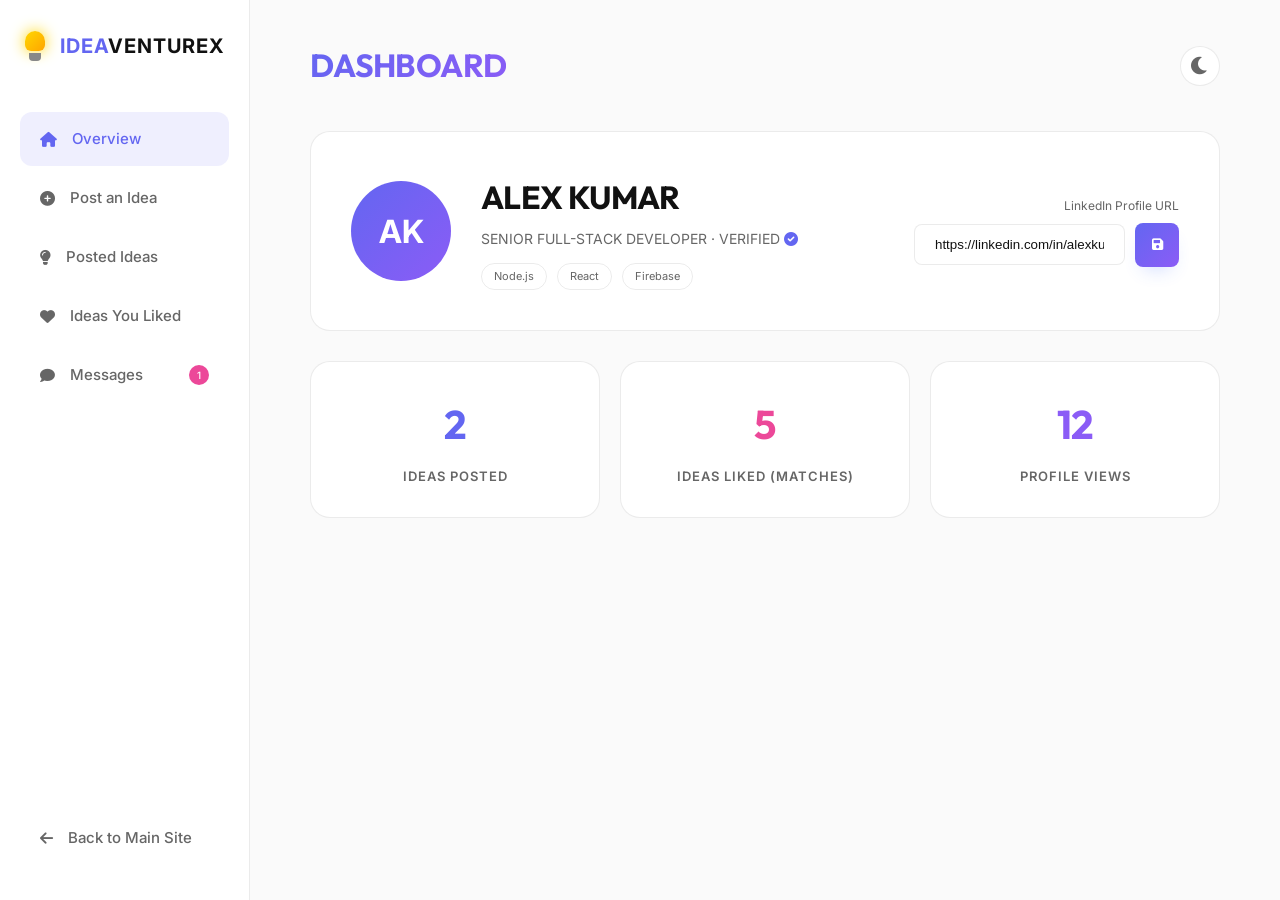
==== dashboard.html @ 74fafcd5 "some changes" ====
<!DOCTYPE html>
<html lang="en">
<head>
    <meta charset="UTF-8">
    <meta name="viewport" content="width=device-width, initial-scale=1.0">
    <title>Dashboard - IdeaventureX</title>
    <!-- Fonts and CSS -->
    <link href="https://fonts.googleapis.com/css2?family=Inter:wght@300;400;500;600;700&family=Outfit:wght@400;600;700;800&display=swap" rel="stylesheet">
    <link rel="stylesheet" href="https://cdnjs.cloudflare.com/ajax/libs/font-awesome/6.0.0-beta3/css/all.min.css">
    <link rel="stylesheet" href="assets/css/style.css">
    <style>
        .dashboard-layout {
            display: flex;
            min-height: 100vh;
            background: var(--bg-primary);
        }
        .dashboard-sidebar {
            width: 250px;
            background: var(--card-bg);
            border-right: 1px solid var(--border-color);
            padding: 30px 20px;
            display: flex;
            flex-direction: column;
            position: fixed;
            height: 100vh;
        }
        .dashboard-content {
            margin-left: 250px;
            flex: 1;
            padding: 40px 60px;
        }
        .sidebar-link {
            padding: 15px 20px;
            color: var(--text-secondary);
            text-decoration: none;
            border-radius: 12px;
            margin-bottom: 5px;
            display: flex;
            align-items: center;
            gap: 15px;
            transition: 0.3s;
            cursor: pointer;
            font-size: 15px;
            font-weight: 500;
        }
        .sidebar-link:hover, .sidebar-link.active {
            background: rgba(99, 102, 241, 0.1);
            color: var(--gradient-1);
        }
        .linked-in-input {
            width: 100%;
            padding: 12px 20px;
            border: 1px solid var(--border-color);
            border-radius: 8px;
            background: rgba(255, 255, 255, 0.05);
            color: var(--text-primary);
            margin-top: 10px;
        }
        @media(max-width: 768px) {
            .dashboard-layout { flex-direction: column; }
            .dashboard-sidebar { width: 100%; height: auto; position: static; padding: 20px; border-bottom: 1px solid var(--border-color); border-right: none;}
            .dashboard-content { margin-left: 0; padding: 20px; }
        }
    </style>
</head>
<body>
    <div class="dashboard-layout">
        <!-- Sidebar -->
        <div class="dashboard-sidebar">
            <div class="logo" style="margin-bottom: 50px; cursor: pointer; display: flex; align-items: center; gap: 10px;" onclick="window.location.href='index.html'">
                <div class="bulb-icon" style="position: relative; width: 30px; height: 30px;">
                    <div class="bulb-glass" style="width: 20px; height: 20px; background: linear-gradient(135deg, #FFD700, #FFA500); border-radius: 50% 50% 30% 30%; position: absolute; left: 5px; animation: bulbGlow 2s infinite; box-shadow: 0 0 15px #FFD700;"></div>
                    <div class="bulb-base" style="width: 12px; height: 8px; background: #888; border-radius: 0 0 4px 4px; position: absolute; bottom: 0; left: 9px;"></div>
                </div>
                <div class="logo-text" style="font-size: 20px; font-weight: 700; color: var(--text-primary);"><span style="color: var(--gradient-1);">Idea</span>ventureX</div>
            </div>
            
            <a class="sidebar-link active" onclick="switchDashTab('overview', this)"><i class="fas fa-home"></i> Overview</a>
            <a class="sidebar-link" onclick="switchDashTab('post-idea', this)"><i class="fas fa-plus-circle"></i> Post an Idea</a>
            <a class="sidebar-link" onclick="switchDashTab('my-ideas', this)"><i class="fas fa-lightbulb"></i> Posted Ideas</a>
            <a class="sidebar-link" onclick="switchDashTab('liked-ideas', this)"><i class="fas fa-heart"></i> Ideas You Liked</a>
            <a class="sidebar-link" onclick="switchDashTab('messages', this)"><i class="fas fa-comment"></i> Messages <span style="background:var(--gradient-3); color:white; border-radius:10px; padding:2px 8px; font-size:10px; margin-left:auto;">1</span></a>
            
            <div style="margin-top: auto;">
                <a class="sidebar-link" onclick="window.location.href='index.html'"><i class="fas fa-arrow-left"></i> Back to Main Site</a>
            </div>
        </div>

        <!-- Content -->
        <div class="dashboard-content">
            <div style="display: flex; justify-content: space-between; align-items: center; margin-bottom: 40px;">
                <h1 style="font-size: 32px; background: linear-gradient(135deg, var(--gradient-1), var(--gradient-2)); -webkit-background-clip: text; -webkit-text-fill-color: transparent;">DASHBOARD</h1>
                <div class="theme-toggle" onclick="toggleTheme()" style="cursor:pointer; width: 40px; height: 40px; border-radius: 50%; display: flex; align-items: center; justify-content: center; background: var(--card-bg); border: 1px solid var(--border-color);"><i class="fas fa-moon"></i></div>
            </div>

            <div class="profile-header" style="background: var(--card-bg); border-radius: 20px; padding: 40px; border: 1px solid var(--border-color); display: flex; flex-wrap: wrap; align-items: center; gap: 30px; margin-bottom: 30px; position:relative; overflow:hidden;">
                <div class="profile-avatar-large" style="width: 100px; height: 100px; min-width: 100px; background: linear-gradient(135deg, var(--gradient-1), var(--gradient-2)); border-radius: 50%; display: flex; align-items: center; justify-content: center; font-size: 32px; font-weight: bold; color: white;">AK</div>
                <div class="profile-info" style="flex: 1; z-index:1; min-width: 250px;">
                    <h2 style="font-size: 32px; margin-bottom: 5px; color: var(--text-primary);">ALEX KUMAR</h2>
                    <p style="color: var(--text-secondary); font-size: 14px; margin-bottom: 12px;">SENIOR FULL-STACK DEVELOPER · VERIFIED <i class="fas fa-check-circle" style="color:var(--gradient-1);"></i></p>
                    <div style="display: flex; gap: 10px; margin-top: 10px;">
                        <span style="font-size: 11px; padding: 4px 12px; border: 1px solid var(--border-color); border-radius: 20px; color: var(--text-secondary);">Node.js</span>
                        <span style="font-size: 11px; padding: 4px 12px; border: 1px solid var(--border-color); border-radius: 20px; color: var(--text-secondary);">React</span>
                        <span style="font-size: 11px; padding: 4px 12px; border: 1px solid var(--border-color); border-radius: 20px; color: var(--text-secondary);">Firebase</span>
                    </div>
                </div>
                <div style="text-align: right; min-width: 200px;">
                    <p style="font-size:12px; color:var(--text-secondary); margin-bottom:8px;">LinkedIn Profile URL</p>
                    <div style="display:flex; align-items:center; gap:10px;">
                        <input type="text" class="linked-in-input" style="margin:0; flex:1;" placeholder="https://linkedin.com/in/alex" value="https://linkedin.com/in/alexkumar">
                        <button class="btn-primary" style="padding: 10px 15px; border-radius: 8px; border:none; background: linear-gradient(135deg, var(--gradient-1), var(--gradient-2)); color:white; cursor:pointer;" onclick="alert('Profile Updated Successfully')"><i class="fas fa-save"></i></button>
                    </div>
                </div>
            </div>

            <!-- Tab Contents -->
            <div id="overview-tab" class="dash-view">
                <div style="display: grid; grid-template-columns: repeat(auto-fit, minmax(200px, 1fr)); gap: 20px;">
                    <div class="stat-card-large" style="background: var(--card-bg); border-radius: 20px; padding: 30px; border: 1px solid var(--border-color); text-align: center; transition: 0.3s;" onmouseover="this.style.transform='translateY(-5px)'" onmouseout="this.style.transform='translateY(0)'">
                        <h3 style="font-size: 40px; color: var(--gradient-1); margin-bottom: 10px;">2</h3>
                        <p style="color: var(--text-secondary); font-size: 13px; font-weight: 600; letter-spacing: 1px;">IDEAS POSTED</p>
                    </div>
                    <div class="stat-card-large" style="background: var(--card-bg); border-radius: 20px; padding: 30px; border: 1px solid var(--border-color); text-align: center; transition: 0.3s;" onmouseover="this.style.transform='translateY(-5px)'" onmouseout="this.style.transform='translateY(0)'">
                        <h3 style="font-size: 40px; color: var(--gradient-3); margin-bottom: 10px;">5</h3>
                        <p style="color: var(--text-secondary); font-size: 13px; font-weight: 600; letter-spacing: 1px;">IDEAS LIKED (MATCHES)</p>
                    </div>
                    <div class="stat-card-large" style="background: var(--card-bg); border-radius: 20px; padding: 30px; border: 1px solid var(--border-color); text-align: center; transition: 0.3s;" onmouseover="this.style.transform='translateY(-5px)'" onmouseout="this.style.transform='translateY(0)'">
                        <h3 style="font-size: 40px; color: var(--gradient-2); margin-bottom: 10px;">12</h3>
                        <p style="color: var(--text-secondary); font-size: 13px; font-weight: 600; letter-spacing: 1px;">PROFILE VIEWS</p>
                    </div>
                </div>
            </div>

            <div id="post-idea-tab" class="dash-view" style="display: none;">
                <div style="background: var(--card-bg); border-radius: 20px; padding: 40px; border: 1px solid var(--border-color);">
                    <h2 style="margin-bottom: 10px; color: var(--text-primary);">Post a New Idea</h2>
                    <p style="color: var(--text-secondary); margin-bottom: 30px;">Share your concept under NDA to find the perfect technical co-founder. Data is purely handled internally until matched.</p>
                    
                    <label style="display:block; color:var(--text-primary); margin-bottom:10px; font-size:14px;">Idea Title</label>
                    <input type="text" class="linked-in-input" placeholder="e.g. AI-Powered Healthcare Diagnostics" style="margin-bottom: 25px;">
                    
                    <label style="display:block; color:var(--text-primary); margin-bottom:10px; font-size:14px;">Describe the core problem...</label>
                    <textarea class="linked-in-input" placeholder="I face a problem where..." rows="6" style="margin-bottom: 25px; border-radius: 12px; font-family: 'Inter', sans-serif; resize: vertical;"></textarea>

                    <label style="display:block; color:var(--text-primary); margin-bottom:10px; font-size:14px;">Developer Skills Needed</label>
                    <input type="text" class="linked-in-input" placeholder="e.g. Python, Machine Learning, AWS" style="margin-bottom: 30px;">
                    
                    <button class="btn-primary" style="padding: 15px 30px; border-radius: 30px; font-size: 14px; width: 100%; max-width: 300px; display: block; background: linear-gradient(135deg, var(--gradient-1), var(--gradient-2)); color: white; cursor: pointer; border: none; font-weight: bold; letter-spacing: 1px;" onclick="alert('Success! Your Idea is now live in the global pool under strict IP protection.')">PUBLISH IDEA SECURELY</button>
                </div>
            </div>

            <div id="my-ideas-tab" class="dash-view" style="display: none;">
                <h2 style="margin-bottom: 20px; color: var(--text-primary);">Your Posted Ideas</h2>
                <div style="background: var(--card-bg); border-radius: 20px; padding: 25px; border: 1px solid var(--border-color); display:flex; justify-content:space-between; align-items:center; margin-bottom:15px; transition: 0.3s;" onmouseover="this.style.borderColor='var(--gradient-1)'" onmouseout="this.style.borderColor='var(--border-color)'">
                    <div>
                        <h4 style="color: var(--text-primary); font-size: 18px;">AI Diagnostics Tool</h4>
                        <p style="color:var(--text-secondary); font-size:13px; margin-top:8px;">Looking for: Python/ML Developer</p>
                    </div>
                    <span style="background: rgba(20, 184, 166, 0.1); color: #14B8A6; padding: 6px 16px; border-radius: 30px; font-size: 12px; font-weight: 600;">LIVE</span>
                </div>
                <div style="background: var(--card-bg); border-radius: 20px; padding: 25px; border: 1px solid var(--border-color); display:flex; justify-content:space-between; align-items:center; transition: 0.3s;" onmouseover="this.style.borderColor='var(--gradient-1)'" onmouseout="this.style.borderColor='var(--border-color)'">
                    <div>
                        <h4 style="color: var(--text-primary); font-size: 18px;">Fintech Micro-Lending Model</h4>
                        <p style="color:var(--text-secondary); font-size:13px; margin-top:8px;">Looking for: Blockchain Expert</p>
                    </div>
                    <span style="background: rgba(255, 255, 255, 0.1); color: var(--text-secondary); padding: 6px 16px; border-radius: 30px; font-size: 12px; font-weight: 600; border: 1px solid var(--border-color);">DRAFT</span>
                </div>
            </div>

            <div id="liked-ideas-tab" class="dash-view" style="display: none;">
                <h2 style="margin-bottom: 20px; color: var(--text-primary);">Ideas You Liked ❤️</h2>
                <div style="background: var(--card-bg); border-radius: 20px; padding: 25px; border: 1px solid var(--border-color); display:flex; flex-wrap: wrap; justify-content:space-between; align-items:center; margin-bottom:15px; transition: 0.3s;" onmouseover="this.style.borderColor='var(--gradient-3)'" onmouseout="this.style.borderColor='var(--border-color)'">
                    <div style="margin-bottom: 10px;">
                        <h4 style="color: var(--text-primary); font-size: 18px;">Smart AgriTech Platform</h4>
                        <p style="color:var(--text-secondary); font-size:13px; margin-top:8px;">Owner: Neha M. · Posted 2 days ago</p>
                    </div>
                    <button class="btn-primary" style="padding: 10px 20px; font-size:13px; border-radius: 30px; background: linear-gradient(135deg, var(--gradient-3), var(--gradient-1)); color: white; cursor: pointer; border: none;" onclick="switchDashTab('messages', document.querySelectorAll('.sidebar-link')[4])"><i class="fas fa-comment"></i> MESSAGE OWNER</button>
                </div>
            </div>

            <div id="messages-tab" class="dash-view" style="display: none;">
                <h2 style="margin-bottom: 20px; color: var(--text-primary);">Messages</h2>
                <div style="background: var(--card-bg); border-radius: 20px; padding: 25px; border: 1px solid var(--border-color); display:flex; gap: 20px; align-items:center; cursor: pointer; transition: 0.3s;" onmouseover="this.style.background='rgba(255,255,255,0.02)'" onmouseout="this.style.background='var(--card-bg)'">
                    <div class="avatar" style="width:60px; height:60px; min-width:60px; background: linear-gradient(135deg, var(--gradient-1), var(--gradient-2)); border-radius:50%; display:flex; align-items:center; justify-content:center; color:white; font-size: 20px; font-weight: bold;">NM</div>
                    <div style="flex:1;">
                        <h4 style="color: var(--text-primary); font-size: 16px;">Neha M. <span style="font-size:11px; color:var(--text-secondary); float:right;">12:45 PM</span></h4>
                        <p style="color:var(--text-secondary); font-size:14px; margin-top:8px;">Hi Alex, loved your profile! Are you interested in the AgriTech idea?</p>
                    </div>
                </div>
            </div>

        </div>
    </div>

    <!-- Scripts -->
    <script>
        function toggleTheme() {
            document.body.classList.toggle('dark-mode');
            const icon = document.querySelector('.theme-toggle i');
            icon.className = document.body.classList.contains('dark-mode') ? 'fas fa-sun' : 'fas fa-moon';
        }
        function switchDashTab(tabId, element) {
            document.querySelectorAll('.dash-view').forEach(el => el.style.display = 'none');
            document.querySelectorAll('.sidebar-link').forEach(el => el.classList.remove('active'));
            document.getElementById(tabId + '-tab').style.display = 'block';
            element.classList.add('active');
        }
    </script>
</body>
</html>
---- assets/css/style.css ----
* {
    margin: 0;
    padding: 0;
    box-sizing: border-box;
    -webkit-tap-highlight-color: transparent;
}

:root {
    --bg-primary: #FAFAFA;
    --bg-secondary: #FFFFFF;
    --text-primary: #111111;
    --text-secondary: #666666;
    --border-color: rgba(0, 0, 0, 0.08);
    --card-bg: #FFFFFF;
    --gradient-1: #6366F1; /* Vibrant Indigo */
    --gradient-2: #8B5CF6; /* Vibrant Purple */
    --gradient-3: #EC4899; /* Vibrant Pink */
    --navbar-bg: rgba(255, 255, 255, 0.85);
    --footer-bg: #FAFAFA;
}

body.dark-mode {
    --bg-primary: #0A0A0A;
    --bg-secondary: rgba(17, 17, 17, 0.8);
    --text-primary: #EDEDED;
    --text-secondary: #888888;
    --border-color: rgba(255, 255, 255, 0.1);
    --card-bg: rgba(17, 17, 17, 0.6);
    --gradient-1: #818CF8;
    --gradient-2: #A78BFA;
    --gradient-3: #F472B6;
    --navbar-bg: rgba(10, 10, 10, 0.85);
    --footer-bg: #0A0A0A;
}

body {
    background: var(--bg-primary);
    font-family: 'Inter', sans-serif;
    color: var(--text-primary);
    line-height: 1.6;
    overflow-x: hidden;
    transition: background 0.3s, color 0.3s;
    -webkit-font-smoothing: antialiased;
    -moz-osx-font-smoothing: grayscale;
}

h1, h2, h3, .nav-links a, .btn, .stat-number {
    font-family: 'Outfit', sans-serif;
    font-weight: 700;
    letter-spacing: -0.02em;
    text-transform: uppercase;
}

html {
    scroll-behavior: smooth;
}

::-webkit-scrollbar {
    width: 8px;
}
::-webkit-scrollbar-track {
    background: var(--bg-secondary);
}
::-webkit-scrollbar-thumb {
    background: linear-gradient(135deg, var(--gradient-1), var(--gradient-2), var(--gradient-3));
    border-radius: 10px;
}

@keyframes pageTransition {
    0% { opacity: 0; transform: translateY(20px); }
    100% { opacity: 1; transform: translateY(0); }
}

.page {
    display: none;
    animation: pageTransition 0.5s ease;
}

.page.active-page {
    display: block;
}

.progress-bar {
    position: fixed;
    top: 0;
    left: 0;
    width: 0%;
    height: 3px;
    background: linear-gradient(90deg, var(--gradient-1), var(--gradient-2), var(--gradient-3));
    z-index: 1001;
    transition: width 0.3s;
}

.back-to-top {
    position: fixed;
    bottom: 30px;
    left: 30px;
    width: 50px;
    height: 50px;
    background: linear-gradient(135deg, var(--gradient-1), var(--gradient-2));
    border-radius: 50%;
    display: flex;
    align-items: center;
    justify-content: center;
    color: #FFFFFF;
    cursor: pointer;
    opacity: 0;
    visibility: hidden;
    transition: 0.3s;
    z-index: 99;
    box-shadow: 0 10px 20px -5px var(--gradient-1);
}

.back-to-top.show {
    opacity: 1;
    visibility: visible;
}

.back-to-top:hover {
    transform: translateY(-5px);
}

.container {
    max-width: 1440px;
    margin: 0 auto;
    padding: 0 60px;
}

.navbar {
    display: flex;
    justify-content: space-between;
    align-items: center;
    padding: 24px 60px;
    background: var(--navbar-bg);
    backdrop-filter: blur(20px);
    -webkit-backdrop-filter: blur(20px);
    border-bottom: 1px solid var(--border-color);
    position: sticky;
    top: 0;
    z-index: 100;
}

.logo {
    display: flex;
    align-items: center;
    gap: 12px;
    cursor: pointer;
}
.bulb-icon {
    position: relative;
    width: 40px;
    height: 40px;
}
.bulb-glass {
    position: absolute;
    width: 28px;
    height: 28px;
    background: linear-gradient(135deg, #FFD700, #FFA500);
    border-radius: 50% 50% 30% 30%;
    top: 0;
    left: 6px;
    animation: bulbGlow 2s infinite;
    box-shadow: 0 0 20px #FFD700;
}
.bulb-base {
    position: absolute;
    width: 12px;
    height: 10px;
    background: #666;
    bottom: 5px;
    left: 14px;
    border-radius: 0 0 4px 4px;
}
.bulb-filament {
    position: absolute;
    width: 2px;
    height: 10px;
    background: #333;
    bottom: 10px;
    left: 19px;
}
.logo-text {
    font-size: 24px;
    font-weight: 800;
    color: var(--text-primary);
    text-transform: uppercase;
    letter-spacing: 1px;
}
.logo-text span {
    color: var(--text-secondary);
}
@keyframes bulbGlow {
    0%, 100% { filter: brightness(1); box-shadow: 0 0 15px #FFD700; }
    50% { filter: brightness(1.3); box-shadow: 0 0 30px #FFA500; }
}

.nav-links {
    display: flex;
    gap: 48px;
}

.nav-links a {
    color: var(--text-secondary);
    text-decoration: none;
    font-size: 14px;
    cursor: pointer;
    transition: 0.3s;
    position: relative;
}

.nav-links a:hover {
    color: var(--text-primary);
    transform: translateY(-2px);
}

.nav-links a.active {
    color: var(--text-primary);
}

.nav-links a.active::after {
    display: none;
}

.nav-right {
    display: flex;
    align-items: center;
    gap: 20px;
}

.theme-toggle {
    cursor: pointer;
    font-size: 20px;
    color: var(--text-secondary);
    transition: 0.3s;
}

.theme-toggle:hover {
    color: var(--gradient-1);
    transform: rotate(30deg);
}

.auth-buttons {
    display: flex;
    gap: 16px;
}

.btn-outline {
    background: transparent;
    border: 1px solid var(--border-color);
    color: var(--text-primary);
    padding: 10px 28px;
    border-radius: 40px;
    font-size: 13px;
    font-weight: 600;
    cursor: pointer;
    transition: 0.3s;
    position: relative;
    overflow: hidden;
}

.btn-outline:hover {
    border-color: var(--gradient-1);
    background: rgba(45, 95, 255, 0.05);
    transform: translateY(-2px);
}

.btn-primary {
    background: linear-gradient(135deg, var(--gradient-1), var(--gradient-2));
    border: none;
    color: #FFFFFF;
    padding: 10px 32px;
    border-radius: 40px;
    font-size: 13px;
    font-weight: 600;
    cursor: pointer;
    transition: 0.3s;
    box-shadow: 0 10px 20px -10px rgba(45, 95, 255, 0.3);
}

.btn-primary:hover {
    transform: translateY(-2px);
    box-shadow: 0 20px 30px -10px rgba(139, 92, 246, 0.4);
}

.profile-badge {
    display: none;
    align-items: center;
    gap: 12px;
    background: rgba(255, 255, 255, 0.02);
    border: 1px solid var(--border-color);
    padding: 6px 16px 6px 6px;
    border-radius: 40px;
    cursor: pointer;
    transition: 0.3s;
    position: relative;
    z-index: 1000;
}

.profile-badge:hover {
    border-color: var(--gradient-1);
    transform: translateY(-2px);
}

.avatar {
    width: 32px;
    height: 32px;
    background: linear-gradient(135deg, var(--gradient-1), var(--gradient-2), var(--gradient-3));
    border-radius: 50%;
    display: flex;
    align-items: center;
    justify-content: center;
    font-size: 14px;
    color: #FFFFFF;
}

.notification-badge {
    background: var(--gradient-3);
    color: #FFFFFF;
    font-size: 10px;
    padding: 2px 6px;
    border-radius: 10px;
    position: absolute;
    top: -5px;
    right: -5px;
}

.logout-dropdown {
    position: absolute;
    top: 45px;
    right: 0;
    background: var(--card-bg);
    backdrop-filter: blur(20px);
    border: 1px solid var(--border-color);
    border-radius: 15px;
    padding: 8px;
    min-width: 180px;
    display: none;
    z-index: 1001;
    box-shadow: 0 10px 30px -10px black;
}

.logout-dropdown.show {
    display: block;
    animation: slideDown 0.2s ease;
}

@keyframes slideDown {
    from { opacity: 0; transform: translateY(-10px); }
    to { opacity: 1; transform: translateY(0); }
}

.logout-dropdown a {
    display: block;
    padding: 12px 20px;
    color: var(--text-primary);
    text-decoration: none;
    border-radius: 10px;
    transition: 0.2s;
    cursor: pointer;
    font-size: 14px;
}

.logout-dropdown a:hover {
    background: linear-gradient(135deg, rgba(45, 95, 255, 0.2), rgba(139, 92, 246, 0.2));
    color: white;
    transform: translateX(5px);
}

.hero {
    display: flex;
    align-items: center;
    justify-content: center;
    gap: 40px;
    padding: 100px 0;
    text-align: left;
}

.hero-left {
    flex: 1;
    max-width: 600px;
}

.hero-left h1 {
    font-size: 72px;
    font-weight: 700;
    line-height: 1;
    background: linear-gradient(135deg, var(--text-primary), var(--text-secondary));
    -webkit-background-clip: text;
    -webkit-text-fill-color: transparent;
    margin-bottom: 30px;
}

.hero-gradient-text {
    background: linear-gradient(135deg, var(--gradient-1), var(--gradient-2), var(--gradient-3));
    -webkit-background-clip: text;
    -webkit-text-fill-color: transparent;
}

.hero-left p {
    color: var(--text-secondary);
    font-size: 18px;
    margin-bottom: 40px;
    max-width: 550px;
    line-height: 1.7;
}

.hero-stats {
    display: flex;
    gap: 60px;
}

.stat-item .stat-number {
    font-size: 42px;
    font-weight: 700;
    background: linear-gradient(135deg, var(--gradient-1), var(--gradient-2));
    -webkit-background-clip: text;
    -webkit-text-fill-color: transparent;
    line-height: 1;
}

.stat-item p {
    color: var(--text-secondary);
    font-size: 14px;
    margin-top: 8px;
}

.hero-right {
    background: var(--card-bg);
    border: 1px solid var(--border-color);
    border-radius: 32px;
    padding: 40px;
    min-width: 400px;
    max-width: 450px;
    box-shadow: 0 20px 40px -20px rgba(0, 0, 0, 0.1);
}

.type-selector {
    display: flex;
    gap: 12px;
    margin: 24px 0;
}

.type-option {
    flex: 1;
    padding: 14px;
    background: rgba(255, 255, 255, 0.02);
    border: 1px solid var(--border-color);
    border-radius: 40px;
    text-align: center;
    font-size: 14px;
    font-weight: 600;
    color: var(--text-secondary);
    cursor: pointer;
    transition: 0.3s;
}

.type-option.active {
    background: linear-gradient(135deg, rgba(45, 95, 255, 0.1), rgba(139, 92, 246, 0.1));
    border-color: rgba(45, 95, 255, 0.3);
    color: var(--text-primary);
}

.type-option:hover {
    transform: translateY(-2px);
    border-color: var(--gradient-1);
}

.usp-list {
    list-style: none;
    margin: 32px 0;
}

.usp-list li {
    display: flex;
    align-items: center;
    gap: 16px;
    margin: 20px 0;
    color: var(--text-secondary);
    font-size: 15px;
    transition: 0.3s;
}

.usp-list li:hover {
    transform: translateX(5px);
    color: var(--text-primary);
}

.usp-list i {
    color: var(--gradient-3);
    font-size: 18px;
    transition: transform 0.3s;
}

.usp-list li:hover i {
    transform: rotate(360deg);
}

.category-bar {
    display: flex;
    align-items: center;
    justify-content: space-between;
    background: var(--bg-secondary);
    backdrop-filter: blur(20px);
    -webkit-backdrop-filter: blur(20px);
    border: 1px solid var(--border-color);
    border-radius: 60px;
    padding: 8px 30px 8px 8px;
    margin: 60px 0;
}

.category-links {
    display: flex;
    gap: 8px;
    flex-wrap: wrap;
}

.category-link {
    padding: 10px 28px;
    border-radius: 40px;
    font-size: 14px;
    font-weight: 600;
    color: var(--text-secondary);
    cursor: pointer;
    transition: 0.3s;
}

.category-link:hover {
    color: var(--text-primary);
    transform: translateY(-2px);
    box-shadow: 0 5px 15px -5px var(--gradient-1);
}

.category-link.active {
    background: linear-gradient(135deg, var(--gradient-1), var(--gradient-2));
    color: #FFFFFF;
}

.subscribe-btn {
    background: rgba(255, 255, 255, 0.02);
    border: 1px solid var(--border-color);
    padding: 8px 28px;
    border-radius: 40px;
    display: flex;
    align-items: center;
    gap: 10px;
    font-size: 14px;
    color: var(--text-secondary);
    cursor: pointer;
    transition: 0.3s;
}

.subscribe-btn:hover {
    border-color: var(--gradient-3);
    color: var(--text-primary);
    transform: translateY(-2px);
}

.subscribe-btn i {
    transition: transform 0.3s;
}

.subscribe-btn:hover i {
    transform: rotate(20deg);
}

.section-header {
    display: flex;
    justify-content: space-between;
    align-items: center;
    margin: 60px 0 40px;
}

.section-header h2 {
    font-size: 36px;
    font-weight: 700;
    background: linear-gradient(135deg, var(--gradient-1), var(--gradient-2), var(--gradient-3));
    -webkit-background-clip: text;
    -webkit-text-fill-color: transparent;
}

.view-all {
    color: var(--text-secondary);
    font-size: 14px;
    font-weight: 600;
    cursor: pointer;
    border-bottom: 2px solid var(--gradient-3);
    padding-bottom: 4px;
    transition: 0.3s;
}

.view-all:hover {
    color: var(--text-primary);
    border-color: var(--gradient-1);
    transform: translateX(5px);
}

.problems-grid {
    display: grid;
    grid-template-columns: repeat(4, 1fr);
    gap: 20px;
    margin-bottom: 30px;
}

.problem-card {
    background: var(--card-bg);
    backdrop-filter: blur(20px);
    -webkit-backdrop-filter: blur(20px);
    border: 1px solid var(--border-color);
    border-radius: 24px;
    padding: 20px;
    transition: 0.4s cubic-bezier(0.175, 0.885, 0.32, 1.275);
    position: relative;
    overflow: hidden;
}

.problem-card:hover {
    transform: translateY(-10px) scale(1.02);
    border-color: rgba(45, 95, 255, 0.3);
    box-shadow: 0 30px 50px -20px var(--gradient-1);
}

.card-badges {
    display: flex;
    gap: 6px;
    margin-bottom: 12px;
    flex-wrap: wrap;
}

.badge {
    padding: 4px 10px;
    border-radius: 30px;
    font-size: 10px;
    font-weight: 600;
    text-transform: uppercase;
}

.badge.industry {
    background: rgba(45, 95, 255, 0.1);
    color: var(--gradient-1);
}

.badge.intent {
    background: rgba(139, 92, 246, 0.1);
    color: var(--gradient-2);
}

.badge.status {
    background: rgba(20, 184, 166, 0.1);
    color: var(--gradient-3);
}

.problem-title {
    font-size: 16px;
    font-weight: 600;
    margin-bottom: 8px;
    color: var(--text-primary);
    line-height: 1.3;
}

.problem-desc {
    color: var(--text-secondary);
    font-size: 12px;
    line-height: 1.5;
    margin-bottom: 12px;
}

.blur-container {
    position: relative;
}

.blur-content {
    filter: blur(4px);
    user-select: none;
}

.unlock-overlay {
    position: absolute;
    top: 50%;
    left: 50%;
    transform: translate(-50%, -50%);
    background: linear-gradient(135deg, var(--gradient-1), var(--gradient-2));
    padding: 8px 16px;
    border-radius: 30px;
    font-size: 10px;
    font-weight: 600;
    color: #FFFFFF;
    cursor: pointer;
    white-space: nowrap;
    box-shadow: 0 15px 30px -10px rgba(45, 95, 255, 0.5);
    animation: unlockPulse 2s infinite;
    transition: 0.3s;
}

.unlock-overlay:hover {
    transform: translate(-50%, -50%) scale(1.05);
}

@keyframes unlockPulse {
    0% { box-shadow: 0 0 0 0 rgba(45, 95, 255, 0.5); }
    70% { box-shadow: 0 0 0 10px rgba(45, 95, 255, 0); }
    100% { box-shadow: 0 0 0 0 rgba(45, 95, 255, 0); }
}

.card-footer {
    display: flex;
    justify-content: space-between;
    align-items: center;
    margin-top: 12px;
}

.interest-btn {
    background: transparent;
    border: 1px solid rgba(20, 184, 166, 0.5);
    color: var(--gradient-3);
    padding: 4px 12px;
    border-radius: 30px;
    font-size: 10px;
    font-weight: 600;
    cursor: pointer;
    transition: 0.3s;
}

.interest-btn:hover {
    background: rgba(20, 184, 166, 0.1);
    border-color: var(--gradient-3);
    transform: translateY(-2px);
}

.view-count {
    color: var(--text-secondary);
    font-size: 10px;
    display: flex;
    align-items: center;
    gap: 4px;
}

.timestamp {
    font-size: 9px;
    color: #6A7190;
}

.user-avatar-sm {
    width: 18px;
    height: 18px;
    border-radius: 50%;
    background: linear-gradient(135deg, var(--gradient-1), var(--gradient-2));
    display: inline-flex;
    align-items: center;
    justify-content: center;
    font-size: 8px;
    margin-right: 4px;
    color: #FFFFFF;
}

.edit-profile-options {
    margin: 20px 0;
}

.edit-profile-option {
    background: rgba(255, 255, 255, 0.02);
    border: 1px solid var(--border-color);
    border-radius: 16px;
    padding: 16px 20px;
    margin-bottom: 12px;
    cursor: pointer;
    transition: 0.3s;
    display: flex;
    align-items: center;
    gap: 15px;
}

.edit-profile-option:hover {
    border-color: var(--gradient-1);
    transform: translateX(5px);
    background: rgba(45, 95, 255, 0.05);
}

.edit-profile-option i {
    font-size: 20px;
    color: var(--gradient-3);
    width: 30px;
}

.edit-profile-option .option-text h4 {
    font-size: 16px;
    margin-bottom: 4px;
}

.edit-profile-option .option-text p {
    font-size: 12px;
    color: var(--text-secondary);
}

.danger-option {
    border-color: rgba(255, 70, 70, 0.3);
}

.danger-option i {
    color: #ff4d4d;
}

.danger-option:hover {
    border-color: #ff4d4d;
    background: rgba(255, 70, 70, 0.1);
}

.advertise-page {
    margin: 60px 0;
}

.advertise-header {
    text-align: center;
    margin-bottom: 60px;
}

.advertise-header h1 {
    font-size: 56px;
    margin-bottom: 20px;
    background: linear-gradient(135deg, var(--gradient-1), var(--gradient-2), var(--gradient-3));
    -webkit-background-clip: text;
    -webkit-text-fill-color: transparent;
}

.advertise-header p {
    color: var(--text-secondary);
    font-size: 18px;
    max-width: 700px;
    margin: 0 auto;
}

.advertise-pricing {
    display: grid;
    grid-template-columns: repeat(3, 1fr);
    gap: 30px;
    margin: 60px 0;
}

.pricing-card {
    background: var(--card-bg);
    backdrop-filter: blur(20px);
    -webkit-backdrop-filter: blur(20px);
    border: 1px solid var(--border-color);
    border-radius: 40px;
    padding: 40px;
    text-align: center;
    transition: 0.4s;
}

.pricing-card:hover {
    transform: translateY(-10px);
    border-color: var(--gradient-1);
    box-shadow: 0 30px 50px -20px var(--gradient-1);
}

.pricing-card.popular {
    border: 2px solid var(--gradient-3);
    transform: scale(1.05);
    position: relative;
}

.popular-badge {
    position: absolute;
    top: -15px;
    left: 50%;
    transform: translateX(-50%);
    background: var(--gradient-3);
    color: #FFFFFF;
    padding: 5px 25px;
    border-radius: 40px;
    font-size: 14px;
    font-weight: 600;
}

.pricing-card h3 {
    font-size: 24px;
    margin-bottom: 20px;
    color: var(--text-primary);
}

.pricing-price {
    font-size: 48px;
    font-weight: 700;
    color: var(--gradient-1);
    margin-bottom: 20px;
}

.pricing-features {
    list-style: none;
    margin: 30px 0;
}

.pricing-features li {
    display: flex;
    align-items: center;
    gap: 10px;
    margin: 15px 0;
    color: var(--text-secondary);
}

.pricing-features i {
    color: var(--gradient-3);
}

.details-form {
    max-width: 800px;
    margin: 80px auto;
    background: var(--card-bg);
    border: 1px solid var(--border-color);
    border-radius: 48px;
    padding: 60px;
}

.details-form h2 {
    font-size: 32px;
    text-align: center;
    margin-bottom: 40px;
    background: linear-gradient(135deg, var(--gradient-1), var(--gradient-3));
    -webkit-background-clip: text;
    -webkit-text-fill-color: transparent;
}

.form-group {
    margin-bottom: 24px;
}

.form-group label {
    display: block;
    color: var(--text-primary);
    margin-bottom: 8px;
    font-size: 14px;
}

.form-group input,
.form-group select,
.form-group textarea {
    width: 100%;
    padding: 16px 20px;
    background: rgba(255, 255, 255, 0.02);
    border: 1px solid var(--border-color);
    border-radius: 40px;
    color: var(--text-primary);
    font-size: 15px;
    transition: 0.3s;
}

.form-group input:focus,
.form-group select:focus,
.form-group textarea:focus {
    border-color: var(--gradient-1);
    outline: none;
    box-shadow: 0 0 0 3px rgba(45, 95, 255, 0.1);
}

.form-group textarea {
    min-height: 120px;
    border-radius: 30px;
}

.radio-group {
    display: flex;
    gap: 30px;
    margin: 20px 0;
}

.radio-option {
    display: flex;
    align-items: center;
    gap: 8px;
    color: var(--text-secondary);
    cursor: pointer;
}

.radio-option input[type="checkbox"] {
    width: 18px;
    height: 18px;
    cursor: pointer;
    accent-color: var(--gradient-1);
}

.dashboard-page {
    margin: 40px 0;
}

.dashboard-header {
    display: flex;
    justify-content: space-between;
    align-items: center;
    margin-bottom: 40px;
}

.dashboard-header h1 {
    font-size: 42px;
    background: linear-gradient(135deg, var(--gradient-1), var(--gradient-2));
    -webkit-background-clip: text;
    -webkit-text-fill-color: transparent;
}

.profile-header {
    display: flex;
    align-items: center;
    gap: 30px;
    background: var(--card-bg);
    border: 1px solid var(--border-color);
    border-radius: 60px;
    padding: 30px;
    margin-bottom: 40px;
}

.profile-avatar-large {
    width: 80px;
    height: 80px;
    background: linear-gradient(135deg, var(--gradient-1), var(--gradient-2), var(--gradient-3));
    border-radius: 50%;
    display: flex;
    align-items: center;
    justify-content: center;
    font-size: 32px;
    color: #FFFFFF;
}

.profile-info h2 {
    font-size: 28px;
    margin-bottom: 5px;
    color: var(--text-primary);
}

.profile-info p {
    color: var(--text-secondary);
}

.profile-stats {
    display: flex;
    gap: 40px;
    margin-left: auto;
}

.profile-stat-item {
    text-align: center;
}

.profile-stat-item .number {
    font-size: 24px;
    font-weight: 700;
    color: var(--gradient-3);
}

.profile-stat-item .label {
    font-size: 12px;
    color: var(--text-secondary);
}

.dashboard-tabs {
    display: flex;
    gap: 20px;
    margin-bottom: 30px;
    border-bottom: 1px solid var(--border-color);
    padding-bottom: 20px;
}

.dashboard-tab {
    padding: 12px 30px;
    border-radius: 40px;
    font-size: 14px;
    font-weight: 600;
    cursor: pointer;
    background: rgba(255, 255, 255, 0.02);
    border: 1px solid var(--border-color);
    color: var(--text-secondary);
    transition: 0.3s;
}

.dashboard-tab.active {
    background: linear-gradient(135deg, var(--gradient-1), var(--gradient-2));
    color: #FFFFFF;
}

.dashboard-tab:hover {
    transform: translateY(-2px);
    border-color: var(--gradient-1);
}

.dashboard-stats-grid {
    display: grid;
    grid-template-columns: repeat(4, 1fr);
    gap: 20px;
    margin-bottom: 40px;
}

.stat-card-large {
    background: var(--card-bg);
    border: 1px solid var(--border-color);
    border-radius: 24px;
    padding: 24px;
    transition: 0.3s;
}

.stat-card-large:hover {
    border-color: var(--gradient-1);
    transform: translateY(-5px);
}

.stat-icon {
    font-size: 24px;
    color: var(--gradient-3);
    margin-bottom: 15px;
}

.stat-card-large h3 {
    font-size: 32px;
    color: var(--text-primary);
    margin-bottom: 5px;
}

.stat-card-large p {
    color: var(--text-secondary);
    font-size: 13px;
}

.stat-trend {
    margin-top: 10px;
    font-size: 12px;
    color: var(--gradient-3);
}

.section-title {
    font-size: 24px;
    margin: 40px 0 20px;
    color: var(--text-primary);
}

.problems-list {
    display: flex;
    flex-direction: column;
    gap: 15px;
    margin-bottom: 40px;
}

.problem-item {
    display: flex;
    justify-content: space-between;
    align-items: center;
    background: var(--card-bg);
    border: 1px solid var(--border-color);
    border-radius: 20px;
    padding: 20px;
    transition: 0.3s;
}

.problem-item:hover {
    border-color: var(--gradient-1);
    transform: translateX(5px);
}

.problem-info h4 {
    font-size: 18px;
    margin-bottom: 5px;
    color: var(--text-primary);
}

.problem-info .meta {
    display: flex;
    gap: 20px;
    color: var(--text-secondary);
    font-size: 12px;
}

.problem-status {
    padding: 6px 16px;
    border-radius: 30px;
    font-size: 12px;
    font-weight: 600;
}

.status-live {
    background: rgba(20, 184, 166, 0.1);
    color: var(--gradient-3);
}

.status-draft {
    background: rgba(255, 255, 255, 0.1);
    color: var(--text-secondary);
}

.status-matched {
    background: rgba(45, 95, 255, 0.1);
    color: var(--gradient-1);
}

.interests-grid {
    display: grid;
    grid-template-columns: repeat(3, 1fr);
    gap: 20px;
    margin: 30px 0;
}

.interest-card {
    background: var(--card-bg);
    border: 1px solid var(--border-color);
    border-radius: 20px;
    padding: 20px;
}

.interest-card h4 {
    font-size: 16px;
    margin-bottom: 10px;
}

.interest-card .company {
    color: var(--gradient-3);
    font-size: 13px;
    margin-bottom: 15px;
}

.interest-progress {
    height: 6px;
    background: rgba(255, 255, 255, 0.1);
    border-radius: 3px;
    margin: 15px 0;
    overflow: hidden;
}

.progress-fill {
    height: 100%;
    width: 60%;
    background: linear-gradient(90deg, var(--gradient-1), var(--gradient-3));
    border-radius: 3px;
}

.interest-footer {
    display: flex;
    justify-content: space-between;
    color: var(--text-secondary);
    font-size: 11px;
}

.activity-section {
    background: var(--card-bg);
    border: 1px solid var(--border-color);
    border-radius: 32px;
    padding: 30px;
    margin: 40px 0;
}

.activity-header {
    display: flex;
    justify-content: space-between;
    margin-bottom: 30px;
}

.activity-header h3 {
    font-size: 20px;
    color: var(--text-primary);
}

.activity-chart {
    display: flex;
    align-items: flex-end;
    gap: 20px;
    height: 200px;
}

.chart-column {
    flex: 1;
    display: flex;
    flex-direction: column;
    align-items: center;
    gap: 10px;
}

.chart-bar {
    width: 100%;
    background: linear-gradient(180deg, var(--gradient-1), var(--gradient-2));
    border-radius: 10px 10px 0 0;
    transition: 0.3s;
    min-height: 30px;
}

.chart-column:hover .chart-bar {
    transform: scale(1.05);
    background: linear-gradient(180deg, var(--gradient-3), var(--gradient-1));
}

.chart-label {
    font-size: 11px;
    color: var(--text-secondary);
}

.matches-grid {
    display: grid;
    grid-template-columns: repeat(2, 1fr);
    gap: 20px;
    margin: 30px 0;
}

.match-card {
    background: var(--card-bg);
    border: 1px solid var(--border-color);
    border-radius: 24px;
    padding: 24px;
    display: flex;
    gap: 20px;
}

.match-avatar {
    width: 60px;
    height: 60px;
    background: linear-gradient(135deg, var(--gradient-1), var(--gradient-2));
    border-radius: 50%;
    display: flex;
    align-items: center;
    justify-content: center;
    font-size: 24px;
    color: white;
}

.match-info {
    flex: 1;
}

.match-info h4 {
    font-size: 18px;
    margin-bottom: 5px;
}

.match-info .role {
    color: var(--gradient-3);
    font-size: 13px;
    margin-bottom: 10px;
}

.match-skills {
    display: flex;
    gap: 8px;
    flex-wrap: wrap;
    margin: 10px 0;
}

.skill-tag {
    padding: 4px 12px;
    background: rgba(45, 95, 255, 0.1);
    border-radius: 20px;
    font-size: 10px;
    color: var(--gradient-1);
}

.match-actions {
    display: flex;
    gap: 10px;
    margin-top: 15px;
}

.match-btn {
    padding: 6px 16px;
    border-radius: 30px;
    font-size: 11px;
    cursor: pointer;
    transition: 0.3s;
}

.match-btn.accept {
    background: linear-gradient(135deg, var(--gradient-1), var(--gradient-2));
    color: white;
    border: none;
}

.match-btn.message {
    background: transparent;
    border: 1px solid var(--border-color);
    color: var(--text-secondary);
}

.match-btn:hover {
    transform: translateY(-2px);
}

.admin-login-box {
    max-width: 500px;
    margin: 100px auto;
    background: var(--card-bg);
    backdrop-filter: blur(20px);
    -webkit-backdrop-filter: blur(20px);
    border: 1px solid var(--border-color);
    border-radius: 48px;
    padding: 50px;
    text-align: center;
}

.admin-login-box h2 {
    font-size: 32px;
    margin-bottom: 30px;
    background: linear-gradient(135deg, var(--gradient-1), var(--gradient-2), var(--gradient-3));
    -webkit-background-clip: text;
    -webkit-text-fill-color: transparent;
}

.admin-login-box input {
    width: 100%;
    padding: 16px 24px;
    margin: 12px 0;
    background: rgba(255, 255, 255, 0.05);
    border: 1px solid var(--border-color);
    border-radius: 40px;
    color: var(--text-primary);
}

.admin-panel {
    display: none;
    margin: 40px 0;
}

.admin-stats {
    display: grid;
    grid-template-columns: repeat(4, 1fr);
    gap: 20px;
    margin: 30px 0;
}

.admin-section {
    background: var(--card-bg);
    border: 1px solid var(--border-color);
    border-radius: 24px;
    padding: 24px;
    margin-bottom: 24px;
}

.admin-section h3 {
    color: var(--gradient-1);
    margin-bottom: 20px;
}

.queue-item {
    display: flex;
    justify-content: space-between;
    align-items: center;
    padding: 12px;
    background: rgba(255, 255, 255, 0.02);
    border: 1px solid var(--border-color);
    border-radius: 40px;
    margin: 10px 0;
}

.verify-btn {
    background: linear-gradient(135deg, var(--gradient-1), var(--gradient-2));
    border: none;
    color: #FFFFFF;
    padding: 6px 20px;
    border-radius: 30px;
    cursor: pointer;
}

.log-item {
    padding: 10px 0;
    border-bottom: 1px solid var(--border-color);
    color: var(--text-secondary);
}

.trend-item {
    display: flex;
    justify-content: space-between;
    padding: 8px 0;
    color: var(--text-secondary);
    border-bottom: 1px solid var(--border-color);
}

.trend-item span:first-child {
    color: var(--gradient-1);
}

.footer {
    background: var(--footer-bg);
    border-top: 1px solid var(--border-color);
    padding: 60px 0 30px;
    margin-top: 100px;
}

.footer-content {
    max-width: 1440px;
    margin: 0 auto;
    padding: 0 60px;
}

.footer-links {
    display: flex;
    flex-wrap: wrap;
    gap: 40px;
    margin-bottom: 50px;
    justify-content: space-between;
}

.footer-section {
    min-width: 160px;
}

.footer-section h4 {
    color: var(--text-secondary);
    font-size: 14px;
    font-weight: 600;
    margin-bottom: 20px;
    text-transform: uppercase;
    letter-spacing: 1px;
}

.footer-section a {
    display: block;
    color: var(--text-secondary);
    text-decoration: none;
    font-size: 14px;
    line-height: 2.2;
    transition: 0.2s;
    cursor: pointer;
}

.footer-section a:hover {
    color: var(--gradient-3);
    transform: translateX(3px);
}

.footer-bottom {
    display: flex;
    justify-content: space-between;
    align-items: center;
    padding-top: 30px;
    border-top: 1px solid var(--border-color);
    color: var(--text-secondary);
    font-size: 13px;
    flex-wrap: wrap;
    gap: 20px;
}

.footer-bottom-links {
    display: flex;
    gap: 25px;
    flex-wrap: wrap;
}

.footer-bottom-links a {
    color: var(--text-secondary);
    text-decoration: none;
    transition: 0.2s;
    cursor: pointer;
    font-size: 13px;
}

.footer-bottom-links a:hover {
    color: var(--gradient-3);
}

.footer-contact {
    color: var(--text-secondary);
    font-size: 13px;
}

.footer-contact span {
    color: var(--gradient-3);
}

.powered-by {
    text-align: center;
    margin-top: 40px;
    padding-top: 20px;
    border-top: 1px dashed var(--border-color);
    color: var(--text-secondary);
    font-size: 12px;
    letter-spacing: 2px;
}
.powered-by span {
    color: var(--gradient-3);
    font-weight: bold;
    font-size: 14px;
}

.modal {
    display: none;
    position: fixed;
    top: 0;
    left: 0;
    width: 100%;
    height: 100%;
    background: rgba(15, 19, 32, 0.9);
    backdrop-filter: blur(20px);
    -webkit-backdrop-filter: blur(20px);
    align-items: center;
    justify-content: center;
    z-index: 1000;
}

.modal-content {
    background: var(--card-bg);
    backdrop-filter: blur(30px);
    -webkit-backdrop-filter: blur(30px);
    border: 1px solid var(--border-color);
    border-radius: 48px;
    padding: 48px;
    width: 500px;
    max-width: 90%;
    max-height: 80vh;
    overflow-y: auto;
}

.modal-content h2 {
    font-size: 32px;
    margin-bottom: 30px;
    background: linear-gradient(135deg, var(--gradient-1), var(--gradient-2), var(--gradient-3));
    -webkit-background-clip: text;
    -webkit-text-fill-color: transparent;
}

.modal-content input,
.modal-content select {
    width: 100%;
    padding: 16px 20px;
    margin: 10px 0;
    background: rgba(255, 255, 255, 0.02);
    border: 1px solid var(--border-color);
    border-radius: 40px;
    color: var(--text-primary);
}

.otp-row {
    display: flex;
    gap: 10px;
}

.close {
    float: right;
    font-size: 28px;
    color: var(--text-secondary);
    cursor: pointer;
}

.close:hover {
    color: var(--gradient-3);
    transform: rotate(90deg);
}

.toast {
    position: fixed;
    bottom: 30px;
    right: 30px;
    background: linear-gradient(135deg, var(--gradient-1), var(--gradient-2));
    color: #FFFFFF;
    padding: 16px 32px;
    border-radius: 60px;
    display: none;
    z-index: 10000;
    font-size: 15px;
    font-weight: 600;
    box-shadow: 0 20px 40px -10px rgba(45, 95, 255, 0.5);
}

.hamburger-menu {
    display: none;
    font-size: 28px;
    cursor: pointer;
    color: var(--text-secondary);
    transition: 0.3s;
}
.hamburger-menu:hover {
    color: var(--gradient-1);
}

@media (max-width: 1200px) {
    .problems-grid,
    .dashboard-stats-grid,
    .interests-grid,
    .matches-grid {
        grid-template-columns: repeat(3, 1fr);
    }
}

@media (max-width: 992px) {
    .container {
        padding: 0 40px;
    }
    .navbar {
        padding: 20px 40px;
    }
    .hero h1 {
        font-size: 56px;
    }
    .problems-grid {
        grid-template-columns: repeat(2, 1fr);
    }
    .advertise-pricing {
        grid-template-columns: repeat(2, 1fr);
    }
}

@media (max-width: 768px) {
    .container {
        padding: 0 20px;
    }
    .navbar {
        padding: 15px 20px;
    }
    .nav-links {
        display: none;
    }
    .hamburger-menu {
        display: block;
    }
    .hero {
        flex-direction: column;
        gap: 40px;
        padding: 40px 0;
    }
    .hero-left h1 {
        font-size: 42px;
    }
    .hero-left p {
        font-size: 16px;
    }
    .hero-right {
        min-width: 100%;
        padding: 30px;
    }
    .hero-stats {
        gap: 30px;
    }
    .stat-number {
        font-size: 32px !important;
    }
    .problems-grid {
        grid-template-columns: repeat(2, 1fr);
        gap: 15px;
    }
    .problem-card {
        padding: 15px;
    }
    .problem-title {
        font-size: 14px;
    }
    .badge {
        font-size: 8px;
        padding: 3px 8px;
    }
    .section-header h2 {
        font-size: 28px;
    }
    .category-bar {
        flex-direction: column;
        align-items: flex-start;
        gap: 15px;
        padding: 15px;
        border-radius: 30px;
    }
    .category-links {
        width: 100%;
        justify-content: center;
    }
    .category-link {
        padding: 8px 16px;
        font-size: 12px;
    }
    .subscribe-btn {
        width: 100%;
        justify-content: center;
    }
    .advertise-pricing {
        grid-template-columns: 1fr;
    }
    .pricing-card.popular {
        transform: scale(1);
    }
    .dashboard-stats-grid {
        grid-template-columns: repeat(2, 1fr);
    }
    .profile-header {
        flex-direction: column;
        text-align: center;
        gap: 15px;
    }
    .profile-stats {
        margin-left: 0;
    }
    .dashboard-tabs {
        flex-wrap: wrap;
        justify-content: center;
    }
    .dashboard-tab {
        padding: 8px 16px;
        font-size: 12px;
    }
    .matches-grid {
        grid-template-columns: 1fr;
    }
    .match-card {
        flex-direction: column;
        text-align: center;
    }
    .match-avatar {
        margin: 0 auto;
    }
    .footer-links {
        flex-direction: column;
        gap: 30px;
    }
    .footer-section {
        width: 100%;
    }
    .footer-bottom {
        flex-direction: column;
        align-items: flex-start;
        gap: 15px;
    }
    .footer-bottom-links {
        flex-direction: column;
        gap: 10px;
    }
    .modal-content {
        padding: 30px;
    }
    .modal-content h2 {
        font-size: 24px;
    }
    .back-to-top {
        width: 40px;
        height: 40px;
        bottom: 20px;
        left: 20px;
    }
}

@media (max-width: 480px) {
    .hero-left h1 {
        font-size: 32px;
    }
    .hero-stats {
        flex-wrap: wrap;
        gap: 20px;
    }
    .problems-grid {
        grid-template-columns: 1fr;
    }
    .stat-number {
        font-size: 28px !important;
    }
    .btn-outline, .btn-primary {
        padding: 8px 16px;
        font-size: 12px;
    }
    .logo-text {
        font-size: 18px;
    }
    .bulb-icon {
        width: 30px;
        height: 30px;
    }
    .profile-badge span:not(.avatar) {
        display: none;
    }
    .auth-buttons {
        gap: 8px;
    }
    .section-header h2 {
        font-size: 24px;
    }
    .category-link {
        padding: 6px 12px;
        font-size: 11px;
    }
}

button, a, .clickable {
    min-height: 44px;
    min-width: 44px;
}

.smooth-scroll {
    -webkit-overflow-scrolling: touch;
}
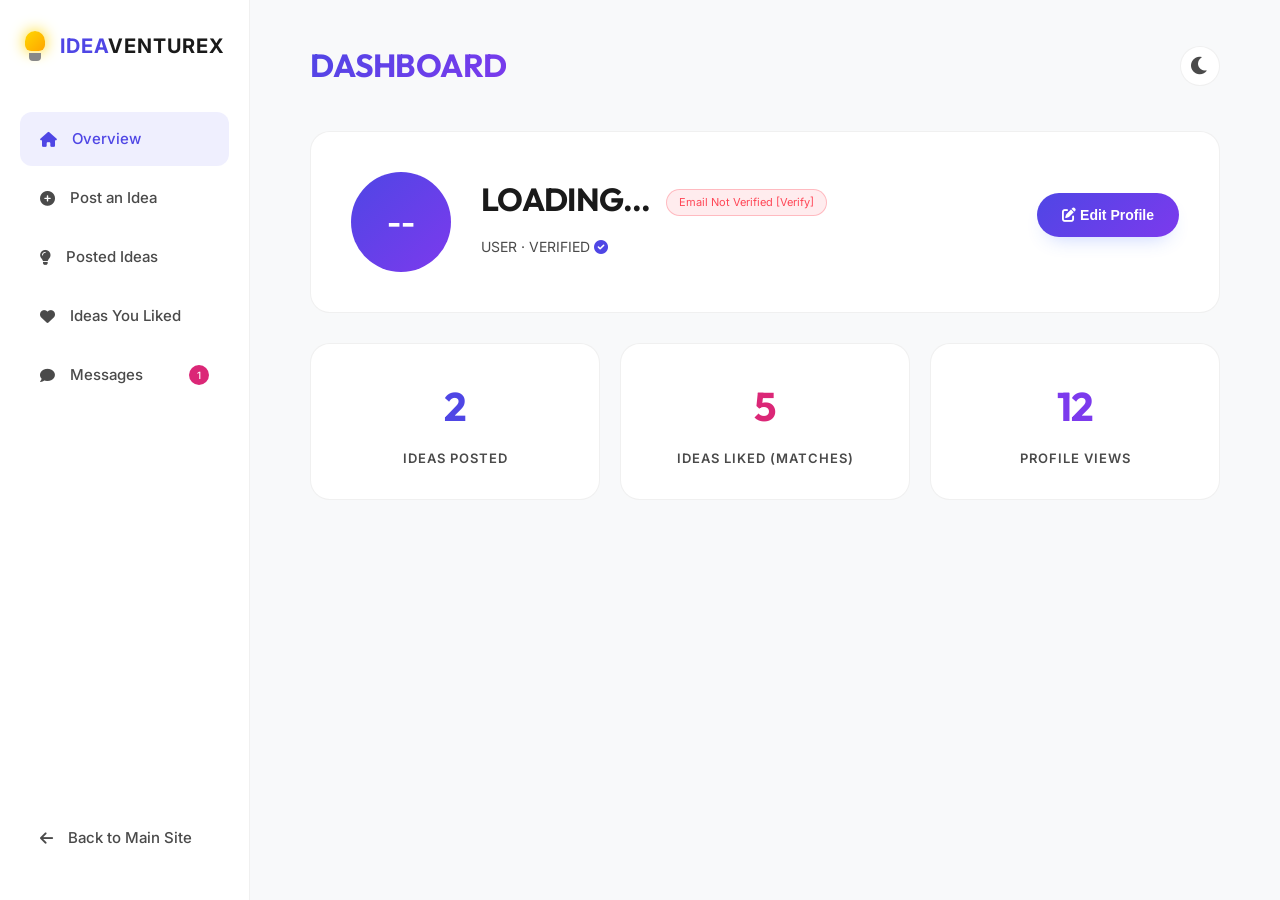
==== commit 1d42ccaf: "updates" ====
--- a/dashboard.html
+++ b/dashboard.html
@@ -93,22 +93,21 @@
                 <div class="theme-toggle" onclick="toggleTheme()" style="cursor:pointer; width: 40px; height: 40px; border-radius: 50%; display: flex; align-items: center; justify-content: center; background: var(--card-bg); border: 1px solid var(--border-color);"><i class="fas fa-moon"></i></div>
             </div>
 
+            <div id="toast-container" style="position:fixed; bottom:20px; right:20px; z-index:9999; display:flex; flex-direction:column; gap:10px;"></div>
             <div class="profile-header" style="background: var(--card-bg); border-radius: 20px; padding: 40px; border: 1px solid var(--border-color); display: flex; flex-wrap: wrap; align-items: center; gap: 30px; margin-bottom: 30px; position:relative; overflow:hidden;">
-                <div class="profile-avatar-large" style="width: 100px; height: 100px; min-width: 100px; background: linear-gradient(135deg, var(--gradient-1), var(--gradient-2)); border-radius: 50%; display: flex; align-items: center; justify-content: center; font-size: 32px; font-weight: bold; color: white;">AK</div>
+                <div id="dashAvatar" class="profile-avatar-large" style="width: 100px; height: 100px; min-width: 100px; background: linear-gradient(135deg, var(--gradient-1), var(--gradient-2)); border-radius: 50%; display: flex; align-items: center; justify-content: center; font-size: 32px; font-weight: bold; color: white;">--</div>
                 <div class="profile-info" style="flex: 1; z-index:1; min-width: 250px;">
-                    <h2 style="font-size: 32px; margin-bottom: 5px; color: var(--text-primary);">ALEX KUMAR</h2>
-                    <p style="color: var(--text-secondary); font-size: 14px; margin-bottom: 12px;">SENIOR FULL-STACK DEVELOPER · VERIFIED <i class="fas fa-check-circle" style="color:var(--gradient-1);"></i></p>
-                    <div style="display: flex; gap: 10px; margin-top: 10px;">
-                        <span style="font-size: 11px; padding: 4px 12px; border: 1px solid var(--border-color); border-radius: 20px; color: var(--text-secondary);">Node.js</span>
-                        <span style="font-size: 11px; padding: 4px 12px; border: 1px solid var(--border-color); border-radius: 20px; color: var(--text-secondary);">React</span>
-                        <span style="font-size: 11px; padding: 4px 12px; border: 1px solid var(--border-color); border-radius: 20px; color: var(--text-secondary);">Firebase</span>
-                    </div>
+                    <div style="display:flex; align-items:center; gap: 15px; margin-bottom: 5px;">
+                        <h2 id="dashName" style="font-size: 32px; color: var(--text-primary);">Loading...</h2>
+                        <span id="emailVerifyBadge" style="font-size: 11px; padding: 4px 12px; border-radius: 20px; background: rgba(255, 71, 87, 0.1); color: #ff4757; border: 1px solid rgba(255, 71, 87, 0.3); cursor: pointer;" onclick="requestEmailVerification()">Email Not Verified [Verify]</span>
+                    </div>
+                    <p style="color: var(--text-secondary); font-size: 14px; margin-bottom: 12px;"><span id="dashRoleTitle">USER</span> · VERIFIED <i class="fas fa-check-circle" style="color:var(--gradient-1);"></i></p>
+                    <div id="dashSkills" style="display: flex; gap: 10px; margin-top: 10px; flex-wrap: wrap;"></div>
                 </div>
                 <div style="text-align: right; min-width: 200px;">
-                    <p style="font-size:12px; color:var(--text-secondary); margin-bottom:8px;">LinkedIn Profile URL</p>
-                    <div style="display:flex; align-items:center; gap:10px;">
-                        <input type="text" class="linked-in-input" style="margin:0; flex:1;" placeholder="https://linkedin.com/in/alex" value="https://linkedin.com/in/alexkumar">
-                        <button class="btn-primary" style="padding: 10px 15px; border-radius: 8px; border:none; background: linear-gradient(135deg, var(--gradient-1), var(--gradient-2)); color:white; cursor:pointer;" onclick="alert('Profile Updated Successfully')"><i class="fas fa-save"></i></button>
+                    <button class="btn-primary" style="padding: 12px 25px; border-radius: 30px; border:none; background: linear-gradient(135deg, var(--gradient-1), var(--gradient-2)); color:white; cursor:pointer; font-size: 14px;" onclick="openEditProfile()"><i class="fas fa-edit"></i> Edit Profile</button>
+                    <div style="margin-top: 15px;">
+                        <a id="dashLinkedin" href="#" target="_blank" style="display:none; color: var(--text-secondary); text-decoration: none; font-size: 13px;"><i class="fab fa-linkedin"></i> View LinkedIn</a>
                     </div>
                 </div>
             </div>
@@ -137,33 +136,26 @@
                     <p style="color: var(--text-secondary); margin-bottom: 30px;">Share your concept under NDA to find the perfect technical co-founder. Data is purely handled internally until matched.</p>
                     
                     <label style="display:block; color:var(--text-primary); margin-bottom:10px; font-size:14px;">Idea Title</label>
-                    <input type="text" class="linked-in-input" placeholder="e.g. AI-Powered Healthcare Diagnostics" style="margin-bottom: 25px;">
+                    <input type="text" id="newIdeaTitle" class="linked-in-input" placeholder="e.g. AI-Powered Healthcare Diagnostics" style="margin-bottom: 25px;">
                     
                     <label style="display:block; color:var(--text-primary); margin-bottom:10px; font-size:14px;">Describe the core problem...</label>
-                    <textarea class="linked-in-input" placeholder="I face a problem where..." rows="6" style="margin-bottom: 25px; border-radius: 12px; font-family: 'Inter', sans-serif; resize: vertical;"></textarea>
+                    <textarea id="newIdeaDesc" class="linked-in-input" placeholder="I face a problem where..." rows="6" style="margin-bottom: 25px; border-radius: 12px; font-family: 'Inter', sans-serif; resize: vertical;"></textarea>
 
                     <label style="display:block; color:var(--text-primary); margin-bottom:10px; font-size:14px;">Developer Skills Needed</label>
-                    <input type="text" class="linked-in-input" placeholder="e.g. Python, Machine Learning, AWS" style="margin-bottom: 30px;">
-                    
-                    <button class="btn-primary" style="padding: 15px 30px; border-radius: 30px; font-size: 14px; width: 100%; max-width: 300px; display: block; background: linear-gradient(135deg, var(--gradient-1), var(--gradient-2)); color: white; cursor: pointer; border: none; font-weight: bold; letter-spacing: 1px;" onclick="alert('Success! Your Idea is now live in the global pool under strict IP protection.')">PUBLISH IDEA SECURELY</button>
+                    <input type="text" id="newIdeaSkills" class="linked-in-input" placeholder="e.g. Python, Machine Learning, AWS" style="margin-bottom: 30px;">
+                    
+                    <div style="display: flex; gap: 15px;">
+                        <button class="btn-outline" style="padding: 15px 30px; border-radius: 30px; font-size: 14px; flex: 1; border-color: var(--text-secondary); color: var(--text-secondary); cursor: pointer; border-width: 1px; border-style: solid; font-weight: bold; letter-spacing: 1px; text-transform: uppercase;" onclick="submitIdea('draft')">SAVE DRAFT</button>
+                        <button class="btn-primary" style="padding: 15px 30px; border-radius: 30px; font-size: 14px; flex: 1; background: linear-gradient(135deg, var(--gradient-1), var(--gradient-2)); color: white; cursor: pointer; border: none; font-weight: bold; letter-spacing: 1px; text-transform: uppercase;" onclick="submitIdea('published')">PUBLISH SECURELY</button>
+                    </div>
                 </div>
             </div>
 
             <div id="my-ideas-tab" class="dash-view" style="display: none;">
                 <h2 style="margin-bottom: 20px; color: var(--text-primary);">Your Posted Ideas</h2>
-                <div style="background: var(--card-bg); border-radius: 20px; padding: 25px; border: 1px solid var(--border-color); display:flex; justify-content:space-between; align-items:center; margin-bottom:15px; transition: 0.3s;" onmouseover="this.style.borderColor='var(--gradient-1)'" onmouseout="this.style.borderColor='var(--border-color)'">
-                    <div>
-                        <h4 style="color: var(--text-primary); font-size: 18px;">AI Diagnostics Tool</h4>
-                        <p style="color:var(--text-secondary); font-size:13px; margin-top:8px;">Looking for: Python/ML Developer</p>
-                    </div>
-                    <span style="background: rgba(20, 184, 166, 0.1); color: #14B8A6; padding: 6px 16px; border-radius: 30px; font-size: 12px; font-weight: 600;">LIVE</span>
-                </div>
-                <div style="background: var(--card-bg); border-radius: 20px; padding: 25px; border: 1px solid var(--border-color); display:flex; justify-content:space-between; align-items:center; transition: 0.3s;" onmouseover="this.style.borderColor='var(--gradient-1)'" onmouseout="this.style.borderColor='var(--border-color)'">
-                    <div>
-                        <h4 style="color: var(--text-primary); font-size: 18px;">Fintech Micro-Lending Model</h4>
-                        <p style="color:var(--text-secondary); font-size:13px; margin-top:8px;">Looking for: Blockchain Expert</p>
-                    </div>
-                    <span style="background: rgba(255, 255, 255, 0.1); color: var(--text-secondary); padding: 6px 16px; border-radius: 30px; font-size: 12px; font-weight: 600; border: 1px solid var(--border-color);">DRAFT</span>
+                <div id="myPostedIdeasContainer">
+                    <!-- Ideas dynamically injected -->
+                    <div style="color:var(--text-secondary); font-size:14px;">Loading ideas...</div>
                 </div>
             </div>
 
@@ -192,6 +184,58 @@
         </div>
     </div>
 
+    <!-- Modals -->
+    <div class="modal" id="editProfileModal">
+        <div class="modal-content" style="max-width: 500px; border-radius: 25px; padding: 40px; border: 1px solid var(--border-color);">
+            <span class="close" onclick="closeModal('editProfileModal')">&times;</span>
+            <h2 style="margin-bottom: 25px; color: var(--text-primary); font-size: 28px;">Edit Profile</h2>
+            <div class="form-group" style="margin-bottom: 15px;">
+                <label style="display:block; margin-bottom:8px; color:var(--text-secondary); font-size:13px;">Full Name</label>
+                <input type="text" id="editName" class="linked-in-input">
+            </div>
+            <div class="form-group" style="margin-bottom: 15px;">
+                <label style="display:block; margin-bottom:8px; color:var(--text-secondary); font-size:13px;">Role</label>
+                <select id="editRole" class="linked-in-input">
+                    <option value="owner">Problem Owner</option>
+                    <option value="developer">Developer</option>
+                </select>
+            </div>
+            <div class="form-group" style="margin-bottom: 15px;">
+                <label style="display:block; margin-bottom:8px; color:var(--text-secondary); font-size:13px;">Skills (comma separated)</label>
+                <input type="text" id="editSkills" placeholder="React, Python, Figma" class="linked-in-input">
+            </div>
+            <div class="form-group" style="margin-bottom: 25px;">
+                <label style="display:block; margin-bottom:8px; color:var(--text-secondary); font-size:13px;">LinkedIn URL</label>
+                <input type="text" id="editLinkedin" class="linked-in-input">
+            </div>
+            <button class="btn-primary" style="width: 100%; padding: 16px; border-radius: 30px; font-weight: bold; letter-spacing: 1px;" onclick="saveProfile()">SAVE CHANGES</button>
+        </div>
+    </div>
+
+    <!-- Edit/View Idea Modal -->
+    <div class="modal" id="editIdeaModal">
+        <div class="modal-content" style="max-width: 600px; border-radius: 25px; padding: 40px; border: 1px solid var(--border-color);">
+            <span class="close" onclick="closeModal('editIdeaModal')">&times;</span>
+            <h2 id="editIdeaModalHeader" style="margin-bottom: 25px; color: var(--text-primary); font-size: 28px;">Edit Idea</h2>
+            
+            <input type="hidden" id="editIdeaId">
+            <div class="form-group" style="margin-bottom: 15px;">
+                <label style="display:block; margin-bottom:8px; color:var(--text-secondary); font-size:13px;">Idea Title</label>
+                <input type="text" id="editIdeaTitle" class="linked-in-input">
+            </div>
+            
+            <div class="form-group" style="margin-bottom: 15px;">
+                <label style="display:block; margin-bottom:8px; color:var(--text-secondary); font-size:13px;">Describe the core problem...</label>
+                <textarea id="editIdeaDesc" class="linked-in-input" rows="6" style="border-radius: 12px; font-family: 'Inter', sans-serif; resize: vertical;"></textarea>
+            </div>
+
+            <div style="display: flex; gap: 15px; margin-top: 30px;" id="editIdeaActionBtns">
+                <button class="btn-outline" style="padding: 15px; border-radius: 30px; font-size: 14px; flex: 1; border-color: var(--text-secondary); color: var(--text-secondary); cursor: pointer; border-width: 1px; border-style: solid; font-weight: bold; letter-spacing: 1px;" onclick="saveEditedIdea('draft')">SAVE AS DRAFT</button>
+                <button class="btn-primary" style="padding: 15px; border-radius: 30px; font-size: 14px; flex: 1; background: linear-gradient(135deg, var(--gradient-1), var(--gradient-2)); color: white; cursor: pointer; border: none; font-weight: bold; letter-spacing: 1px;" onclick="saveEditedIdea('published')">PUBLISH SECURELY</button>
+            </div>
+        </div>
+    </div>
+
     <!-- Scripts -->
     <script>
         function toggleTheme() {
@@ -203,8 +247,219 @@
             document.querySelectorAll('.dash-view').forEach(el => el.style.display = 'none');
             document.querySelectorAll('.sidebar-link').forEach(el => el.classList.remove('active'));
             document.getElementById(tabId + '-tab').style.display = 'block';
-            element.classList.add('active');
-        }
+            if(element) element.classList.add('active');
+        }
+
+        function showDashToast(msg, type='success') {
+            const container = document.getElementById('toast-container');
+            const toast = document.createElement('div');
+            toast.style.padding = '15px 25px';
+            toast.style.background = type === 'error' ? '#ff4757' : 'linear-gradient(135deg, var(--gradient-1), var(--gradient-2))';
+            toast.style.color = 'white';
+            toast.style.borderRadius = '8px';
+            toast.style.boxShadow = '0 5px 15px rgba(0,0,0,0.2)';
+            toast.style.fontWeight = '500';
+            toast.innerHTML = msg;
+            container.appendChild(toast);
+            setTimeout(() => { toast.style.opacity = '0'; setTimeout(()=>toast.remove(), 300); }, 3000);
+        }
+
+        function openModal(id) { document.getElementById(id).style.display = 'flex'; }
+        function closeModal(id) { document.getElementById(id).style.display = 'none'; }
+
+        // Fetch user data on load
+        let myIdeasCache = [];
+        
+        document.addEventListener('DOMContentLoaded', () => {
+            fetch('api/dashboard.php?action=overview')
+            .then(r => r.json())
+            .then(d => {
+                if(d.status === 'success' && d.data.profile) {
+                    const p = d.data.profile;
+                    
+                    // Populate Header
+                    document.getElementById('dashName').innerText = p.name || 'Unknown User';
+                    document.getElementById('dashAvatar').innerText = (p.name || 'U').substring(0, 2).toUpperCase();
+                    document.getElementById('dashRoleTitle').innerText = (p.role || 'USER').toUpperCase();
+                    
+                    if (p.email_verified == 1) {
+                        const b = document.getElementById('emailVerifyBadge');
+                        b.innerText = 'Email Verified';
+                        b.style.background = 'rgba(46, 213, 115, 0.1)';
+                        b.style.color = '#2ed573';
+                        b.style.borderColor = 'rgba(46, 213, 115, 0.3)';
+                        b.onclick = null;
+                        b.style.cursor = 'default';
+                    }
+                    
+                    if (p.linkedin_url) {
+                        const l = document.getElementById('dashLinkedin');
+                        l.href = p.linkedin_url;
+                        l.style.display = 'inline-block';
+                    } else {
+                        document.getElementById('dashLinkedin').style.display = 'none';
+                    }
+                    
+                    if (p.skills) {
+                        document.getElementById('dashSkills').innerHTML = p.skills.split(',').map(s => 
+                            `<span style="font-size: 11px; padding: 4px 12px; border: 1px solid var(--border-color); border-radius: 20px; color: var(--text-secondary);">${s.trim()}</span>`
+                        ).join('');
+                    } else {
+                        document.getElementById('dashSkills').innerHTML = '';
+                    }
+
+                    // Populate hidden default fields for modal
+                    document.getElementById('editName').value = p.name || '';
+                    document.getElementById('editRole').value = p.role || 'owner';
+                    document.getElementById('editSkills').value = p.skills || '';
+                    document.getElementById('editLinkedin').value = p.linkedin_url || '';
+                }
+            });
+        });
+
+        function openEditProfile() {
+            openModal('editProfileModal');
+        }
+
+        function saveProfile() {
+            const fd = new FormData();
+            fd.append('name', document.getElementById('editName').value);
+            fd.append('role', document.getElementById('editRole').value);
+            fd.append('skills', document.getElementById('editSkills').value);
+            fd.append('linkedin', document.getElementById('editLinkedin').value);
+
+            fetch('api/dashboard.php?action=update_profile', { method: 'POST', body: fd })
+            .then(r => r.json())
+            .then(d => {
+                if(d.status === 'success') {
+                    showDashToast('Profile updated successfully!');
+                    closeModal('editProfileModal');
+                    setTimeout(() => location.reload(), 1000); // Reload to reflect changes elegantly
+                } else {
+                    showDashToast(d.message || 'Error updating profile', 'error');
+                }
+            });
+        }
+
+        function requestEmailVerification() {
+            showDashToast('Verification link sent via SendGrid API! (Stubbed for demo)');
+            // Wait visually then pseudo-verify
+            setTimeout(() => {
+                const b = document.getElementById('emailVerifyBadge');
+                b.innerText = 'Email Verified';
+                b.style.background = 'rgba(46, 213, 115, 0.1)';
+                b.style.color = '#2ed573';
+                b.style.borderColor = 'rgba(46, 213, 115, 0.3)';
+                b.onclick = null;
+                b.style.cursor = 'default';
+            }, 3000);
+        }
+
+        // New Idea Flows
+        function submitIdea(status) {
+            const title = document.getElementById('newIdeaTitle').value.trim();
+            const desc = document.getElementById('newIdeaDesc').value.trim();
+            const skills = document.getElementById('newIdeaSkills').value.trim();
+
+            if (!title || !desc) {
+                showDashToast("Title and Description are required", "error");
+                return;
+            }
+
+            const fd = new FormData();
+            fd.append('title', title);
+            fd.append('description', desc);
+            fd.append('skills', skills);
+            fd.append('status', status);
+
+            fetch('api/problems.php?action=create', { method: 'POST', body: fd })
+            .then(r => r.json())
+            .then(d => {
+                if(d.status === 'success') {
+                    showDashToast(d.message);
+                    document.getElementById('newIdeaTitle').value = '';
+                    document.getElementById('newIdeaDesc').value = '';
+                    document.getElementById('newIdeaSkills').value = '';
+                    setTimeout(() => location.reload(), 1500); // refresh list
+                } else {
+                    showDashToast(d.message, 'error');
+                }
+            });
+        }
+
+        function loadMyIdeas() {
+            fetch('api/dashboard.php?action=my_ideas')
+            .then(r => r.json())
+            .then(d => {
+                const c = document.getElementById('myPostedIdeasContainer');
+                if (d.status === 'success') {
+                    myIdeasCache = d.data;
+                    if(myIdeasCache.length === 0) {
+                        c.innerHTML = '<div style="color:var(--text-secondary);">No ideas posted yet.</div>';
+                        return;
+                    }
+                    c.innerHTML = myIdeasCache.map(idea => {
+                        const isDraft = idea.status === 'draft';
+                        const badgeStyle = isDraft ? 
+                            'background: rgba(255, 255, 255, 0.1); color: var(--text-secondary); border: 1px solid var(--border-color);' : 
+                            'background: rgba(20, 184, 166, 0.1); color: #14B8A6;';
+                        const clickAction = isDraft ? `onclick="openEditIdea(${idea.id})"` : '';
+                        const cursorStyle = isDraft ? 'cursor:pointer;' : '';
+                        
+                        return `<div style="background: var(--card-bg); border-radius: 20px; padding: 25px; border: 1px solid var(--border-color); display:flex; justify-content:space-between; align-items:center; margin-bottom:15px; transition: 0.3s; ${cursorStyle}" onmouseover="this.style.borderColor='var(--gradient-1)'" onmouseout="this.style.borderColor='var(--border-color)'" ${clickAction}>
+                            <div>
+                                <h4 style="color: var(--text-primary); font-size: 18px;">${idea.title}</h4>
+                                <p style="color:var(--text-secondary); font-size:13px; margin-top:8px;">${isDraft ? '(Click to Edit)' : 'Views: '+idea.views}</p>
+                            </div>
+                            <span style="padding: 6px 16px; border-radius: 30px; font-size: 12px; font-weight: 600; ${badgeStyle}">${idea.status.toUpperCase()}</span>
+                        </div>`;
+                    }).join('');
+                }
+            });
+        }
+
+        function openEditIdea(id) {
+            const idea = myIdeasCache.find(i => i.id == id);
+            if(!idea) return;
+            document.getElementById('editIdeaId').value = idea.id;
+            document.getElementById('editIdeaTitle').value = idea.title;
+            document.getElementById('editIdeaDesc').value = idea.description;
+            
+            // Only drafts are editable, once pubbed it stays pubbed.
+            openModal('editIdeaModal');
+        }
+
+        function saveEditedIdea(targetStatus) {
+            const id = document.getElementById('editIdeaId').value;
+            const title = document.getElementById('editIdeaTitle').value.trim();
+            const desc = document.getElementById('editIdeaDesc').value.trim();
+            
+            if (!title || !desc) {
+                showDashToast("Title and Description are required", "error");
+                return;
+            }
+
+            const fd = new FormData();
+            fd.append('problem_id', id);
+            fd.append('title', title);
+            fd.append('description', desc);
+            fd.append('status', targetStatus);
+
+            fetch('api/problems.php?action=update_idea', { method: 'POST', body: fd })
+            .then(r => r.json())
+            .then(d => {
+                if(d.status === 'success') {
+                    showDashToast(d.message);
+                    closeModal('editIdeaModal');
+                    loadMyIdeas(); // reload ideas inline
+                } else {
+                    showDashToast(d.message, 'error');
+                }
+            });
+        }
+
+        // Initialize ideas list
+        document.addEventListener('DOMContentLoaded', loadMyIdeas);
     </script>
 </body>
 </html>
--- a/assets/css/style.css
+++ b/assets/css/style.css
@@ -6,31 +6,34 @@
 }
 
 :root {
-    --bg-primary: #FAFAFA;
+    --bg-primary: #F8F9FA;
     --bg-secondary: #FFFFFF;
-    --text-primary: #111111;
-    --text-secondary: #666666;
-    --border-color: rgba(0, 0, 0, 0.08);
+    --text-primary: #1A1A1A;
+    --text-secondary: #4A4A4A;
+    --border-color: rgba(0, 0, 0, 0.06);
     --card-bg: #FFFFFF;
-    --gradient-1: #6366F1; /* Vibrant Indigo */
-    --gradient-2: #8B5CF6; /* Vibrant Purple */
-    --gradient-3: #EC4899; /* Vibrant Pink */
-    --navbar-bg: rgba(255, 255, 255, 0.85);
-    --footer-bg: #FAFAFA;
+    --gradient-1: #4F46E5; /* Professional Indigo */
+    --gradient-2: #7C3AED; /* Professional Purple */
+    --gradient-3: #DB2777; /* Professional Pink */
+    --navbar-bg: rgba(255, 255, 255, 0.98);
+    --footer-bg: #F8F9FA;
+    --radius-sm: 8px;
+    --radius-md: 12px;
+    --radius-lg: 16px;
 }
 
 body.dark-mode {
-    --bg-primary: #0A0A0A;
-    --bg-secondary: rgba(17, 17, 17, 0.8);
-    --text-primary: #EDEDED;
-    --text-secondary: #888888;
-    --border-color: rgba(255, 255, 255, 0.1);
-    --card-bg: rgba(17, 17, 17, 0.6);
-    --gradient-1: #818CF8;
-    --gradient-2: #A78BFA;
-    --gradient-3: #F472B6;
-    --navbar-bg: rgba(10, 10, 10, 0.85);
-    --footer-bg: #0A0A0A;
+    --bg-primary: #050505;
+    --bg-secondary: #0A0A0A;
+    --text-primary: #F3F4F6;
+    --text-secondary: #9CA3AF;
+    --border-color: rgba(255, 255, 255, 0.08);
+    --card-bg: #0A0A0A;
+    --gradient-1: #6366F1;
+    --gradient-2: #8B5CF6;
+    --gradient-3: #EC4899;
+    --navbar-bg: rgba(5, 5, 5, 0.98);
+    --footer-bg: #050505;
 }
 
 body {
@@ -55,15 +58,19 @@
     scroll-behavior: smooth;
 }
 
+/* Professional Scrollbar */
 ::-webkit-scrollbar {
-    width: 8px;
+    width: 6px;
 }
 ::-webkit-scrollbar-track {
-    background: var(--bg-secondary);
+    background: transparent;
 }
 ::-webkit-scrollbar-thumb {
-    background: linear-gradient(135deg, var(--gradient-1), var(--gradient-2), var(--gradient-3));
+    background: var(--border-color);
     border-radius: 10px;
+}
+::-webkit-scrollbar-thumb:hover {
+    background: var(--text-secondary);
 }
 
 @keyframes pageTransition {
@@ -386,6 +393,7 @@
     line-height: 1;
     background: linear-gradient(135deg, var(--text-primary), var(--text-secondary));
     -webkit-background-clip: text;
+    background-clip: text;
     -webkit-text-fill-color: transparent;
     margin-bottom: 30px;
 }
@@ -393,6 +401,7 @@
 .hero-gradient-text {
     background: linear-gradient(135deg, var(--gradient-1), var(--gradient-2), var(--gradient-3));
     -webkit-background-clip: text;
+    background-clip: text;
     -webkit-text-fill-color: transparent;
 }
 
@@ -414,6 +423,7 @@
     font-weight: 700;
     background: linear-gradient(135deg, var(--gradient-1), var(--gradient-2));
     -webkit-background-clip: text;
+    background-clip: text;
     -webkit-text-fill-color: transparent;
     line-height: 1;
 }
@@ -427,11 +437,11 @@
 .hero-right {
     background: var(--card-bg);
     border: 1px solid var(--border-color);
-    border-radius: 32px;
-    padding: 40px;
+    border-radius: var(--radius-lg);
+    padding: 30px;
     min-width: 400px;
     max-width: 450px;
-    box-shadow: 0 20px 40px -20px rgba(0, 0, 0, 0.1);
+    box-shadow: 0 10px 30px -10px rgba(0, 0, 0, 0.1);
 }
 
 .type-selector {
@@ -575,6 +585,7 @@
     font-weight: 700;
     background: linear-gradient(135deg, var(--gradient-1), var(--gradient-2), var(--gradient-3));
     -webkit-background-clip: text;
+    background-clip: text;
     -webkit-text-fill-color: transparent;
 }
 
@@ -818,6 +829,7 @@
     margin-bottom: 20px;
     background: linear-gradient(135deg, var(--gradient-1), var(--gradient-2), var(--gradient-3));
     -webkit-background-clip: text;
+    background-clip: text;
     -webkit-text-fill-color: transparent;
 }
 
@@ -916,6 +928,7 @@
     margin-bottom: 40px;
     background: linear-gradient(135deg, var(--gradient-1), var(--gradient-3));
     -webkit-background-clip: text;
+    background-clip: text;
     -webkit-text-fill-color: transparent;
 }
 
@@ -992,6 +1005,7 @@
     font-size: 42px;
     background: linear-gradient(135deg, var(--gradient-1), var(--gradient-2));
     -webkit-background-clip: text;
+    background-clip: text;
     -webkit-text-fill-color: transparent;
 }
 
@@ -1390,6 +1404,7 @@
     margin-bottom: 30px;
     background: linear-gradient(135deg, var(--gradient-1), var(--gradient-2), var(--gradient-3));
     -webkit-background-clip: text;
+    background-clip: text;
     -webkit-text-fill-color: transparent;
 }
 
@@ -1586,15 +1601,15 @@
 
 .modal-content {
     background: var(--card-bg);
-    backdrop-filter: blur(30px);
-    -webkit-backdrop-filter: blur(30px);
-    border: 1px solid var(--border-color);
-    border-radius: 48px;
-    padding: 48px;
-    width: 500px;
-    max-width: 90%;
-    max-height: 80vh;
+    border: 1px solid var(--border-color);
+    border-radius: var(--radius-lg);
+    padding: 30px;
+    width: 450px;
+    max-width: 95%;
+    max-height: 90vh;
     overflow-y: auto;
+    position: relative;
+    box-shadow: 0 25px 50px -12px rgba(0, 0, 0, 0.5);
 }
 
 .modal-content h2 {
@@ -1602,18 +1617,224 @@
     margin-bottom: 30px;
     background: linear-gradient(135deg, var(--gradient-1), var(--gradient-2), var(--gradient-3));
     -webkit-background-clip: text;
+    background-clip: text;
     -webkit-text-fill-color: transparent;
 }
 
 .modal-content input,
 .modal-content select {
     width: 100%;
-    padding: 16px 20px;
-    margin: 10px 0;
-    background: rgba(255, 255, 255, 0.02);
-    border: 1px solid var(--border-color);
-    border-radius: 40px;
-    color: var(--text-primary);
+    padding: 14px 20px;
+    margin: 8px 0;
+    background: var(--bg-primary);
+    border: 1px solid var(--border-color);
+    border-radius: var(--radius-md);
+    color: var(--text-primary);
+    font-family: inherit;
+    font-size: 14px;
+    outline: none;
+    transition: 0.3s;
+}
+
+.modal-content input:focus {
+    border-color: var(--gradient-1);
+    box-shadow: 0 0 0 3px rgba(79, 70, 229, 0.1);
+}
+
+/* Unified Auth Styling */
+.auth-container {
+    padding: 40px;
+    background: linear-gradient(145deg, var(--card-bg), var(--bg-primary));
+    box-shadow: 0 30px 60px -15px rgba(0, 0, 0, 0.1), 0 0 0 1px var(--border-color);
+}
+
+.auth-header {
+    text-align: center;
+    margin-bottom: 30px;
+}
+
+.auth-header h2 {
+    font-size: 28px;
+    margin-bottom: 8px;
+    background: linear-gradient(135deg, var(--gradient-1), var(--gradient-2));
+    background-clip: text;
+    -webkit-background-clip: text;
+    -webkit-text-fill-color: transparent;
+}
+
+.auth-header p {
+    color: var(--text-secondary);
+    font-size: 14px;
+}
+
+.social-auth {
+    display: flex;
+    flex-direction: column;
+    gap: 12px;
+    margin-bottom: 24px;
+}
+
+.social-btn {
+    width: 100%;
+    padding: 12px;
+    border-radius: var(--radius-md);
+    border: 1px solid var(--border-color);
+    background: var(--bg-primary);
+    color: var(--text-primary);
+    font-size: 14px;
+    font-weight: 600;
+    cursor: pointer;
+    display: flex;
+    align-items: center;
+    justify-content: center;
+    gap: 10px;
+    transition: 0.3s;
+}
+
+.social-btn:hover {
+    background: var(--bg-secondary);
+    border-color: var(--text-secondary);
+    transform: translateY(-1px);
+    box-shadow: 0 4px 12px rgba(0, 0, 0, 0.05);
+}
+
+.social-btn i {
+    font-size: 18px;
+}
+
+.social-btn.google i { color: #DB4437; }
+.social-btn.apple i { color: var(--text-primary); }
+
+.divider {
+    display: flex;
+    align-items: center;
+    text-align: center;
+    margin: 20px 0;
+    color: var(--text-secondary);
+    font-size: 11px;
+    letter-spacing: 1px;
+    text-transform: uppercase;
+}
+
+/* Premium Inputs */
+.form-group {
+    position: relative;
+    margin-bottom: 16px;
+}
+
+.input-icon-wrapper {
+    position: relative;
+    display: flex;
+    align-items: center;
+}
+
+.input-icon {
+    position: absolute;
+    left: 16px;
+    color: var(--text-secondary);
+    font-size: 14px;
+    transition: 0.3s;
+}
+
+.premium-input {
+    width: 100%;
+    padding: 14px 16px 14px 44px !important; /* Space for icon */
+    background: var(--bg-primary);
+    border: 1px solid var(--border-color);
+    border-radius: var(--radius-md);
+    color: var(--text-primary);
+    font-family: inherit;
+    font-size: 14px;
+    outline: none;
+    transition: all 0.3s ease;
+}
+
+.premium-input:focus {
+    border-color: var(--gradient-1);
+    background: var(--card-bg);
+    box-shadow: 0 0 0 4px rgba(79, 70, 229, 0.1);
+}
+
+.premium-input:focus ~ .input-icon,
+.premium-input:not(:placeholder-shown) ~ .input-icon {
+    color: var(--gradient-1);
+}
+
+/* Phone Grouping */
+.phone-group {
+    display: flex;
+    gap: 10px;
+}
+
+.country-code {
+    width: 110px;
+    padding-left: 16px;
+    padding-right: 16px;
+}
+
+.phone-input-wrapper {
+    flex: 1;
+}
+
+.otp-row {
+    display: flex;
+    gap: 10px;
+    margin-bottom: 24px;
+}
+
+.otp-btn {
+    white-space: nowrap;
+    padding: 0 20px;
+}
+
+.auth-submit {
+    width: 100%;
+    padding: 14px;
+    font-size: 15px;
+    letter-spacing: 0.5px;
+    margin-top: 8px;
+    border-radius: var(--radius-md);
+}
+
+.auth-switch-text {
+    text-align: center;
+    margin-top: 24px;
+    font-size: 14px;
+    color: var(--text-secondary);
+}
+
+.auth-switch-text a, 
+.forgot-link {
+    color: var(--gradient-1);
+    text-decoration: none;
+    font-weight: 600;
+    transition: 0.2s;
+}
+
+.auth-switch-text a:hover,
+.forgot-link:hover {
+    color: var(--gradient-2);
+}
+
+.divider {
+    display: flex;
+    align-items: center;
+    text-align: center;
+    margin: 20px 0;
+    color: var(--text-secondary);
+    font-size: 12px;
+}
+
+.divider::before,
+.divider::after {
+    content: '';
+    flex: 1;
+    border-bottom: 1px solid var(--border-color);
+}
+
+.divider span {
+    padding: 0 10px;
+    font-weight: 600;
 }
 
 .otp-row {
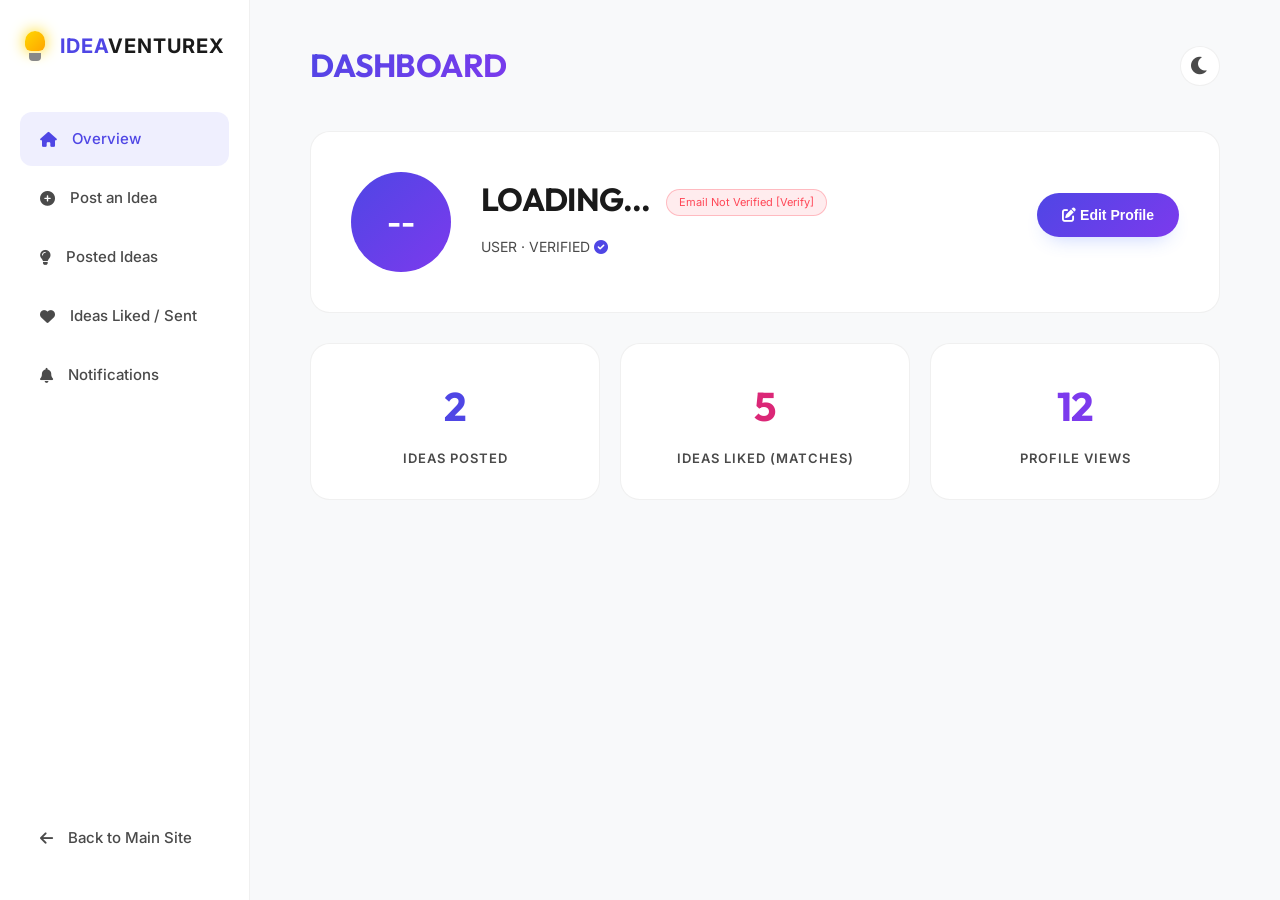
==== commit 8bc47e05: "changes" ====
--- a/dashboard.html
+++ b/dashboard.html
@@ -56,11 +56,25 @@
             color: var(--text-primary);
             margin-top: 10px;
         }
-        @media(max-width: 768px) {
+        @media (max-width: 768px) {
             .dashboard-layout { flex-direction: column; }
             .dashboard-sidebar { width: 100%; height: auto; position: static; padding: 20px; border-bottom: 1px solid var(--border-color); border-right: none;}
             .dashboard-content { margin-left: 0; padding: 20px; }
         }
+        .avatar-opt {
+            font-size: 30px;
+            cursor: pointer;
+            border-radius: 50%;
+            padding: 8px;
+            transition: transform 0.2s ease, outline 0.2s ease;
+            display: inline-flex;
+            align-items: center;
+            justify-content: center;
+            width: 50px;
+            height: 50px;
+            background: rgba(99,102,241,0.06);
+        }
+        .avatar-opt:hover { transform: scale(1.2); }
     </style>
 </head>
 <body>
@@ -78,8 +92,8 @@
             <a class="sidebar-link active" onclick="switchDashTab('overview', this)"><i class="fas fa-home"></i> Overview</a>
             <a class="sidebar-link" onclick="switchDashTab('post-idea', this)"><i class="fas fa-plus-circle"></i> Post an Idea</a>
             <a class="sidebar-link" onclick="switchDashTab('my-ideas', this)"><i class="fas fa-lightbulb"></i> Posted Ideas</a>
-            <a class="sidebar-link" onclick="switchDashTab('liked-ideas', this)"><i class="fas fa-heart"></i> Ideas You Liked</a>
-            <a class="sidebar-link" onclick="switchDashTab('messages', this)"><i class="fas fa-comment"></i> Messages <span style="background:var(--gradient-3); color:white; border-radius:10px; padding:2px 8px; font-size:10px; margin-left:auto;">1</span></a>
+            <a class="sidebar-link" onclick="switchDashTab('liked-ideas', this)"><i class="fas fa-heart"></i> Ideas Liked / Sent</a>
+            <a class="sidebar-link" onclick="switchDashTab('notifications', this); loadNotifications();"><i class="fas fa-bell"></i> Notifications <span id="dashNotifBadge" style="display:none; background:var(--gradient-3); color:white; border-radius:10px; padding:2px 8px; font-size:10px; margin-left:auto;">0</span></a>
             
             <div style="margin-top: auto;">
                 <a class="sidebar-link" onclick="window.location.href='index.html'"><i class="fas fa-arrow-left"></i> Back to Main Site</a>
@@ -160,25 +174,13 @@
             </div>
 
             <div id="liked-ideas-tab" class="dash-view" style="display: none;">
-                <h2 style="margin-bottom: 20px; color: var(--text-primary);">Ideas You Liked ❤️</h2>
-                <div style="background: var(--card-bg); border-radius: 20px; padding: 25px; border: 1px solid var(--border-color); display:flex; flex-wrap: wrap; justify-content:space-between; align-items:center; margin-bottom:15px; transition: 0.3s;" onmouseover="this.style.borderColor='var(--gradient-3)'" onmouseout="this.style.borderColor='var(--border-color)'">
-                    <div style="margin-bottom: 10px;">
-                        <h4 style="color: var(--text-primary); font-size: 18px;">Smart AgriTech Platform</h4>
-                        <p style="color:var(--text-secondary); font-size:13px; margin-top:8px;">Owner: Neha M. · Posted 2 days ago</p>
-                    </div>
-                    <button class="btn-primary" style="padding: 10px 20px; font-size:13px; border-radius: 30px; background: linear-gradient(135deg, var(--gradient-3), var(--gradient-1)); color: white; cursor: pointer; border: none;" onclick="switchDashTab('messages', document.querySelectorAll('.sidebar-link')[4])"><i class="fas fa-comment"></i> MESSAGE OWNER</button>
-                </div>
-            </div>
-
-            <div id="messages-tab" class="dash-view" style="display: none;">
-                <h2 style="margin-bottom: 20px; color: var(--text-primary);">Messages</h2>
-                <div style="background: var(--card-bg); border-radius: 20px; padding: 25px; border: 1px solid var(--border-color); display:flex; gap: 20px; align-items:center; cursor: pointer; transition: 0.3s;" onmouseover="this.style.background='rgba(255,255,255,0.02)'" onmouseout="this.style.background='var(--card-bg)'">
-                    <div class="avatar" style="width:60px; height:60px; min-width:60px; background: linear-gradient(135deg, var(--gradient-1), var(--gradient-2)); border-radius:50%; display:flex; align-items:center; justify-content:center; color:white; font-size: 20px; font-weight: bold;">NM</div>
-                    <div style="flex:1;">
-                        <h4 style="color: var(--text-primary); font-size: 16px;">Neha M. <span style="font-size:11px; color:var(--text-secondary); float:right;">12:45 PM</span></h4>
-                        <p style="color:var(--text-secondary); font-size:14px; margin-top:8px;">Hi Alex, loved your profile! Are you interested in the AgriTech idea?</p>
-                    </div>
-                </div>
+                <h2 style="margin-bottom: 20px; color: var(--text-primary);">Requests Sent ❤️</h2>
+                <div id="outgoingRequestsList"><div style="color:var(--text-secondary);">Loading...</div></div>
+            </div>
+
+            <div id="notifications-tab" class="dash-view" style="display: none;">
+                <h2 style="margin-bottom: 20px; color: var(--text-primary);">Notifications 🔔</h2>
+                <div id="notificationsContainer"><div style="color:var(--text-secondary);">Loading...</div></div>
             </div>
 
         </div>
@@ -204,9 +206,39 @@
                 <label style="display:block; margin-bottom:8px; color:var(--text-secondary); font-size:13px;">Skills (comma separated)</label>
                 <input type="text" id="editSkills" placeholder="React, Python, Figma" class="linked-in-input">
             </div>
+            <!-- Avatar Selector -->
+            <div class="form-group" style="margin-bottom: 20px;">
+                <label style="display:block; margin-bottom:12px; color:var(--text-secondary); font-size:13px;">Choose Avatar</label>
+                <div style="margin-bottom:8px; font-size:11px; color:var(--text-secondary);">Men</div>
+                <div style="display:flex; gap:10px; flex-wrap:wrap; margin-bottom:10px;">
+                    <span class="avatar-opt" data-key="m1" onclick="selectAvatar('m1')" title="m1">👨</span>
+                    <span class="avatar-opt" data-key="m2" onclick="selectAvatar('m2')" title="m2">🧑</span>
+                    <span class="avatar-opt" data-key="m3" onclick="selectAvatar('m3')" title="m3">👨‍💼</span>
+                    <span class="avatar-opt" data-key="m4" onclick="selectAvatar('m4')" title="m4">👨‍💻</span>
+                    <span class="avatar-opt" data-key="m5" onclick="selectAvatar('m5')" title="m5">🧔</span>
+                </div>
+                <div style="margin-bottom:8px; font-size:11px; color:var(--text-secondary);">Women</div>
+                <div style="display:flex; gap:10px; flex-wrap:wrap;">
+                    <span class="avatar-opt" data-key="f1" onclick="selectAvatar('f1')" title="f1">👩</span>
+                    <span class="avatar-opt" data-key="f2" onclick="selectAvatar('f2')" title="f2">👩‍💼</span>
+                    <span class="avatar-opt" data-key="f3" onclick="selectAvatar('f3')" title="f3">👩‍💻</span>
+                    <span class="avatar-opt" data-key="f4" onclick="selectAvatar('f4')" title="f4">🧕</span>
+                    <span class="avatar-opt" data-key="f5" onclick="selectAvatar('f5')" title="f5">💁‍♀️</span>
+                </div>
+                <input type="hidden" id="editAvatar">
+            </div>
             <div class="form-group" style="margin-bottom: 25px;">
                 <label style="display:block; margin-bottom:8px; color:var(--text-secondary); font-size:13px;">LinkedIn URL</label>
                 <input type="text" id="editLinkedin" class="linked-in-input">
+            </div>
+            <div class="form-group" style="margin-bottom: 25px;">
+                <label style="display:block; margin-bottom:8px; color:var(--text-secondary); font-size:13px;">Contact Phone (shown to approved partners)</label>
+                <input type="text" id="editPhoneContact" placeholder="+91 9876543210" class="linked-in-input">
+            </div>
+            <!-- Subscription Toggle -->
+            <div class="form-group" style="margin-bottom: 25px; display: flex; align-items: center; gap: 10px;">
+                <input type="checkbox" id="editSubscribed" style="width:20px; height:20px; cursor:pointer;">
+                <label for="editSubscribed" style="color:var(--text-primary); font-size:14px; cursor:pointer; font-weight:500;">Subscribe to daily idea consolidated digest</label>
             </div>
             <button class="btn-primary" style="width: 100%; padding: 16px; border-radius: 30px; font-weight: bold; letter-spacing: 1px;" onclick="saveProfile()">SAVE CHANGES</button>
         </div>
@@ -248,6 +280,7 @@
             document.querySelectorAll('.sidebar-link').forEach(el => el.classList.remove('active'));
             document.getElementById(tabId + '-tab').style.display = 'block';
             if(element) element.classList.add('active');
+            if (tabId === 'liked-ideas') loadOutgoing();
         }
 
         function showDashToast(msg, type='success') {
@@ -313,7 +346,28 @@
                     document.getElementById('editRole').value = p.role || 'owner';
                     document.getElementById('editSkills').value = p.skills || '';
                     document.getElementById('editLinkedin').value = p.linkedin_url || '';
+                    document.getElementById('editPhoneContact').value = p.phone_contact || '';
+                    document.getElementById('editSubscribed').checked = p.is_subscribed == 1;
+                    if (p.avatar) {
+                        document.getElementById('editAvatar').value = p.avatar;
+                        selectAvatar(p.avatar, false); // highlight selected
+                    }
+                    
+                    // Update dashboard avatar display
+                    if (p.avatar) {
+                        const avatarEmojis = {m1:'👨',m2:'🧑',m3:'👨‍💼',m4:'👨‍💻',m5:'🧔',f1:'👩',f2:'👩‍💼',f3:'👩‍💻',f4:'🧕',f5:'💁‍♀️'};
+                        document.getElementById('dashAvatar').innerHTML = avatarEmojis[p.avatar] || (p.name||'U').substring(0,2).toUpperCase();
+                        document.getElementById('dashAvatar').style.fontSize = '36px';
+                    }
                 }
+                
+                // Load notification count for badge
+                fetch('api/dashboard.php?action=notif_count').then(r=>r.json()).then(d=>{
+                    if(d.count>0) {
+                        const nb = document.getElementById('dashNotifBadge');
+                        if(nb) { nb.textContent=d.count; nb.style.display='inline-block'; }
+                    }
+                }).catch(()=>{});
             });
         });
 
@@ -327,6 +381,9 @@
             fd.append('role', document.getElementById('editRole').value);
             fd.append('skills', document.getElementById('editSkills').value);
             fd.append('linkedin', document.getElementById('editLinkedin').value);
+            fd.append('avatar', document.getElementById('editAvatar').value);
+            fd.append('phone_contact', document.getElementById('editPhoneContact').value);
+            fd.append('is_subscribed', document.getElementById('editSubscribed').checked ? 1 : 0);
 
             fetch('api/dashboard.php?action=update_profile', { method: 'POST', body: fd })
             .then(r => r.json())
@@ -334,10 +391,115 @@
                 if(d.status === 'success') {
                     showDashToast('Profile updated successfully!');
                     closeModal('editProfileModal');
-                    setTimeout(() => location.reload(), 1000); // Reload to reflect changes elegantly
+                    setTimeout(() => location.reload(), 1000);
                 } else {
                     showDashToast(d.message || 'Error updating profile', 'error');
                 }
+            });
+        }
+
+        function selectAvatar(key, updateInput = true) {
+            document.querySelectorAll('.avatar-opt').forEach(el => {
+                el.style.outline = el.dataset.key === key ? '2px solid var(--gradient-1)' : 'none';
+                el.style.transform = el.dataset.key === key ? 'scale(1.3)' : 'scale(1)';
+            });
+            if (updateInput) document.getElementById('editAvatar').value = key;
+        }
+
+        function loadNotifications() {
+            const container = document.getElementById('notificationsContainer');
+            fetch('api/dashboard.php?action=notifications')
+            .then(r => r.json())
+            .then(d => {
+                // Mark as read
+                fetch('api/dashboard.php?action=mark_read', {method:'POST'});
+                const nb = document.getElementById('dashNotifBadge');
+                if(nb) nb.style.display = 'none';
+                
+                if (!d.data || d.data.length === 0) {
+                    container.innerHTML = '<div style="color:var(--text-secondary); text-align:center; padding:40px;">No notifications yet.</div>';
+                    return;
+                }
+                container.innerHTML = d.data.map(n => {
+                    let extraHtml = '';
+                    const isUnread = !n.is_read;
+                    const unreadStyle = isUnread ? 'border-left: 3px solid var(--gradient-1);' : '';
+                    
+                    // If it's an incoming request notification, show approve/reject
+                    if (n.type === 'new_request' && n.data) {
+                        extraHtml = `
+                            <div style="display:flex; gap:10px; margin-top:12px;">
+                                <button onclick="approveRequest(${n.data.request_id}, this)" style="padding:8px 20px; border-radius:20px; background:linear-gradient(135deg,#2ed573,#17c0eb); border:none; color:white; cursor:pointer; font-weight:bold; font-size:12px;">✓ APPROVE</button>
+                                <button onclick="rejectRequest(${n.data.request_id}, this)" style="padding:8px 20px; border-radius:20px; background:rgba(255,71,87,0.1); border:1px solid #ff4757; color:#ff4757; cursor:pointer; font-weight:bold; font-size:12px;">✗ REJECT</button>
+                            </div>`;
+                    }
+                    
+                    // If it's an approved notification, show contact info
+                    if (n.type === 'request_approved' && n.data) {
+                        extraHtml = `
+                            <div style="background:rgba(46,213,115,0.08); border-radius:12px; padding:15px; margin-top:12px; border:1px solid rgba(46,213,115,0.2);">
+                                <div style="font-size:12px; font-weight:600; color:#2ed573; margin-bottom:8px;">OWNER CONTACT INFO</div>
+                                <div style="font-size:14px; color:var(--text-primary);"><b>${n.data.owner_name}</b></div>
+                                <div style="font-size:13px; color:var(--text-secondary);">📧 ${n.data.owner_email}</div>
+                                ${n.data.owner_phone !== 'Not provided' ? `<div style="font-size:13px; color:var(--text-secondary);">📞 ${n.data.owner_phone}</div>` : ''}
+                            </div>`;
+                    }
+                    
+                    return `<div style="background: var(--card-bg); border-radius: 16px; padding: 20px; border: 1px solid var(--border-color); margin-bottom:12px; ${unreadStyle}">
+                        <p style="color:var(--text-primary); font-size:14px; margin:0;">${n.message}</p>
+                        <span style="color:var(--text-secondary); font-size:11px;">${new Date(n.created_at).toLocaleString()}</span>
+                        ${extraHtml}
+                    </div>`;
+                }).join('');
+            });
+        }
+
+        function loadOutgoing() {
+            const container = document.getElementById('outgoingRequestsList');
+            fetch('api/requests.php?action=outgoing')
+            .then(r => r.json())
+            .then(d => {
+                if (!d.data || d.data.length === 0) {
+                    container.innerHTML = '<div style="color:var(--text-secondary); text-align:center; padding:40px;">You have not sent any requests yet. Browse ideas and click an idea card to send a request.</div>';
+                    return;
+                }
+                const statusColors = {pending:'#f9ca24', approved:'#2ed573', rejected:'#ff4757'};
+                container.innerHTML = d.data.map(r => `
+                    <div style="background:var(--card-bg); border-radius:16px; padding:20px; border:1px solid var(--border-color); margin-bottom:12px;">
+                        <div style="display:flex; justify-content:space-between; align-items:flex-start; flex-wrap:wrap; gap:10px;">
+                            <div>
+                                <h4 style="color:var(--text-primary); font-size:16px; margin-bottom:5px;">${r.problem_title}</h4>
+                                <span style="color:var(--text-secondary); font-size:12px;">Owner: ${r.owner_name}</span>
+                            </div>
+                            <span style="padding:5px 15px; border-radius:20px; font-size:11px; font-weight:700; background:${statusColors[r.status]}22; color:${statusColors[r.status]};">${r.status.toUpperCase()}</span>
+                        </div>
+                        ${r.status === 'approved' ? `
+                        <div style="background:rgba(46,213,115,0.08); border-radius:12px; padding:12px 15px; margin-top:12px; border:1px solid rgba(46,213,115,0.2); font-size:13px;">
+                            <b style="color:#2ed573;">Contact Revealed:</b><br>
+                            📧 <span style="color:var(--text-primary);">${r.owner_email}</span>
+                            ${r.owner_phone ? `<br>📞 <span style="color:var(--text-primary);">${r.owner_phone}</span>` : ''}
+                        </div>` : ''}
+                    </div>`).join('');
+            });
+        }
+
+        function approveRequest(requestId, btn) {
+            const fd = new FormData();
+            fd.append('action', 'approve');
+            fd.append('request_id', requestId);
+            fetch('api/requests.php', {method:'POST', body:fd}).then(r=>r.json()).then(d=>{
+                showDashToast(d.message);
+                if(d.status==='success') loadNotifications();
+            });
+        }
+
+        function rejectRequest(requestId, btn) {
+            const fd = new FormData();
+            fd.append('action', 'reject');
+            fd.append('request_id', requestId);
+            fetch('api/requests.php', {method:'POST', body:fd}).then(r=>r.json()).then(d=>{
+                showDashToast(d.message);
+                if(d.status==='success') loadNotifications();
             });
         }
 
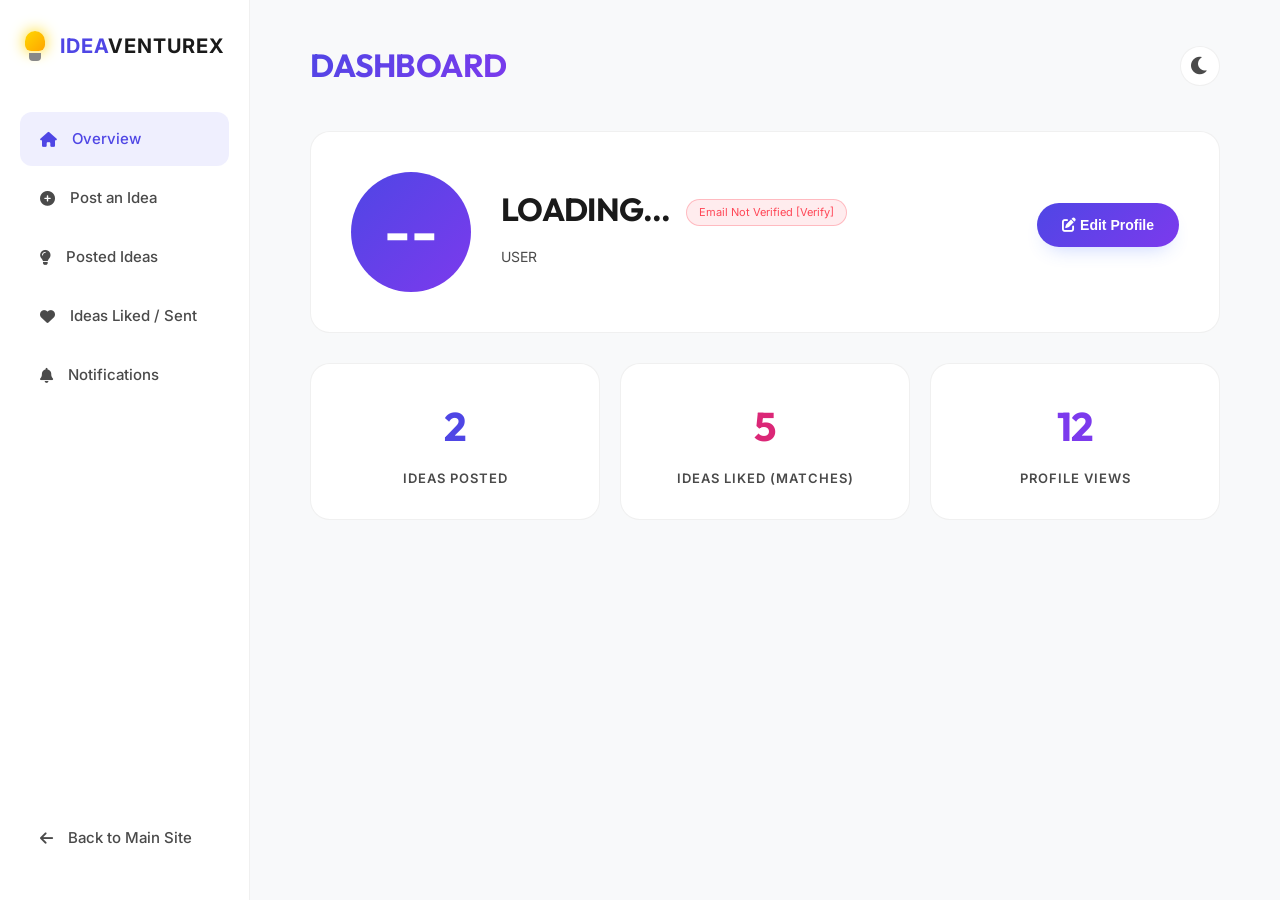
==== commit 70cf8f46: "update" ====
--- a/dashboard.html
+++ b/dashboard.html
@@ -60,6 +60,8 @@
             .dashboard-layout { flex-direction: column; }
             .dashboard-sidebar { width: 100%; height: auto; position: static; padding: 20px; border-bottom: 1px solid var(--border-color); border-right: none;}
             .dashboard-content { margin-left: 0; padding: 20px; }
+            .profile-header { padding: 25px !important; gap: 20px !important; }
+            .profile-avatar-large { width: 90px !important; height: 90px !important; min-width: 90px !important; font-size: 45px !important; }
         }
         .avatar-opt {
             font-size: 30px;
@@ -109,13 +111,13 @@
 
             <div id="toast-container" style="position:fixed; bottom:20px; right:20px; z-index:9999; display:flex; flex-direction:column; gap:10px;"></div>
             <div class="profile-header" style="background: var(--card-bg); border-radius: 20px; padding: 40px; border: 1px solid var(--border-color); display: flex; flex-wrap: wrap; align-items: center; gap: 30px; margin-bottom: 30px; position:relative; overflow:hidden;">
-                <div id="dashAvatar" class="profile-avatar-large" style="width: 100px; height: 100px; min-width: 100px; background: linear-gradient(135deg, var(--gradient-1), var(--gradient-2)); border-radius: 50%; display: flex; align-items: center; justify-content: center; font-size: 32px; font-weight: bold; color: white;">--</div>
+                <div id="dashAvatar" class="profile-avatar-large" style="width: 120px; height: 120px; min-width: 120px; background: linear-gradient(135deg, var(--gradient-1), var(--gradient-2)); border-radius: 50%; display: flex; align-items: center; justify-content: center; font-size: 60px; font-weight: bold; color: white; transition: 0.3s;">--</div>
                 <div class="profile-info" style="flex: 1; z-index:1; min-width: 250px;">
                     <div style="display:flex; align-items:center; gap: 15px; margin-bottom: 5px;">
                         <h2 id="dashName" style="font-size: 32px; color: var(--text-primary);">Loading...</h2>
                         <span id="emailVerifyBadge" style="font-size: 11px; padding: 4px 12px; border-radius: 20px; background: rgba(255, 71, 87, 0.1); color: #ff4757; border: 1px solid rgba(255, 71, 87, 0.3); cursor: pointer;" onclick="requestEmailVerification()">Email Not Verified [Verify]</span>
                     </div>
-                    <p style="color: var(--text-secondary); font-size: 14px; margin-bottom: 12px;"><span id="dashRoleTitle">USER</span> · VERIFIED <i class="fas fa-check-circle" style="color:var(--gradient-1);"></i></p>
+                    <p style="color: var(--text-secondary); font-size: 14px; margin-bottom: 12px;"><span id="dashRoleTitle">USER</span> <span id="dashVerifiedTag" style="display:none;"> · VERIFIED <i class="fas fa-check-circle" style="color:var(--gradient-1);"></i></span></p>
                     <div id="dashSkills" style="display: flex; gap: 10px; margin-top: 10px; flex-wrap: wrap;"></div>
                 </div>
                 <div style="text-align: right; min-width: 200px;">
@@ -297,6 +299,14 @@
             setTimeout(() => { toast.style.opacity = '0'; setTimeout(()=>toast.remove(), 300); }, 3000);
         }
 
+        function getAvatarEmoji(key) {
+            const mapping = {
+                'm1': '👨', 'm2': '🧑', 'm3': '👨‍💼', 'm4': '👨‍💻', 'm5': '🧔',
+                'f1': '👩', 'f2': '👩‍💼', 'f3': '👩‍💻', 'f4': '🧕', 'f5': '💁‍♀️'
+            };
+            return mapping[key] || '👤';
+        }
+
         function openModal(id) { document.getElementById(id).style.display = 'flex'; }
         function closeModal(id) { document.getElementById(id).style.display = 'none'; }
 
@@ -311,20 +321,27 @@
                     const p = d.data.profile;
                     
                     // Populate Header
-                    document.getElementById('dashName').innerText = p.name || 'Unknown User';
-                    document.getElementById('dashAvatar').innerText = (p.name || 'U').substring(0, 2).toUpperCase();
-                    document.getElementById('dashRoleTitle').innerText = (p.role || 'USER').toUpperCase();
-                    
-                    if (p.email_verified == 1) {
-                        const b = document.getElementById('emailVerifyBadge');
-                        b.innerText = 'Email Verified';
-                        b.style.background = 'rgba(46, 213, 115, 0.1)';
-                        b.style.color = '#2ed573';
-                        b.style.borderColor = 'rgba(46, 213, 115, 0.3)';
-                        b.onclick = null;
-                        b.style.cursor = 'default';
-                    }
-                    
+                    document.getElementById('dashName').textContent = p.name || 'User';
+                    const isVerified = p.email_verified == 1 || p.is_oauth == 1;
+                    document.getElementById('dashVerifiedTag').style.display = isVerified ? 'inline' : 'none';
+                    document.getElementById('emailVerifyBadge').style.display = isVerified ? 'none' : 'inline-block';
+                    
+                    document.getElementById('dashRoleTitle').textContent = p.role ? p.role.toUpperCase() : 'USER';
+                    
+                    const avatarEl = document.getElementById('dashAvatar');
+                    const avatarKey = p.avatar;
+                    const isEmojiKey = avatarKey && (avatarKey.startsWith('m') || avatarKey.startsWith('f'));
+                    if (isEmojiKey) {
+                        avatarEl.innerHTML = getAvatarEmoji(avatarKey);
+                        avatarEl.style.fontSize = '60px'; // fill more circle
+                    } else if (p.avatar) {
+                        avatarEl.innerHTML = p.avatar; // raw emoji
+                        avatarEl.style.fontSize = '60px';
+                    } else {
+                        avatarEl.textContent = (p.name || 'U').substring(0, 2).toUpperCase();
+                        avatarEl.style.fontSize = '36px';
+                    }
+
                     if (p.linkedin_url) {
                         const l = document.getElementById('dashLinkedin');
                         l.href = p.linkedin_url;
@@ -351,13 +368,6 @@
                     if (p.avatar) {
                         document.getElementById('editAvatar').value = p.avatar;
                         selectAvatar(p.avatar, false); // highlight selected
-                    }
-                    
-                    // Update dashboard avatar display
-                    if (p.avatar) {
-                        const avatarEmojis = {m1:'👨',m2:'🧑',m3:'👨‍💼',m4:'👨‍💻',m5:'🧔',f1:'👩',f2:'👩‍💼',f3:'👩‍💻',f4:'🧕',f5:'💁‍♀️'};
-                        document.getElementById('dashAvatar').innerHTML = avatarEmojis[p.avatar] || (p.name||'U').substring(0,2).toUpperCase();
-                        document.getElementById('dashAvatar').style.fontSize = '36px';
                     }
                 }
                 
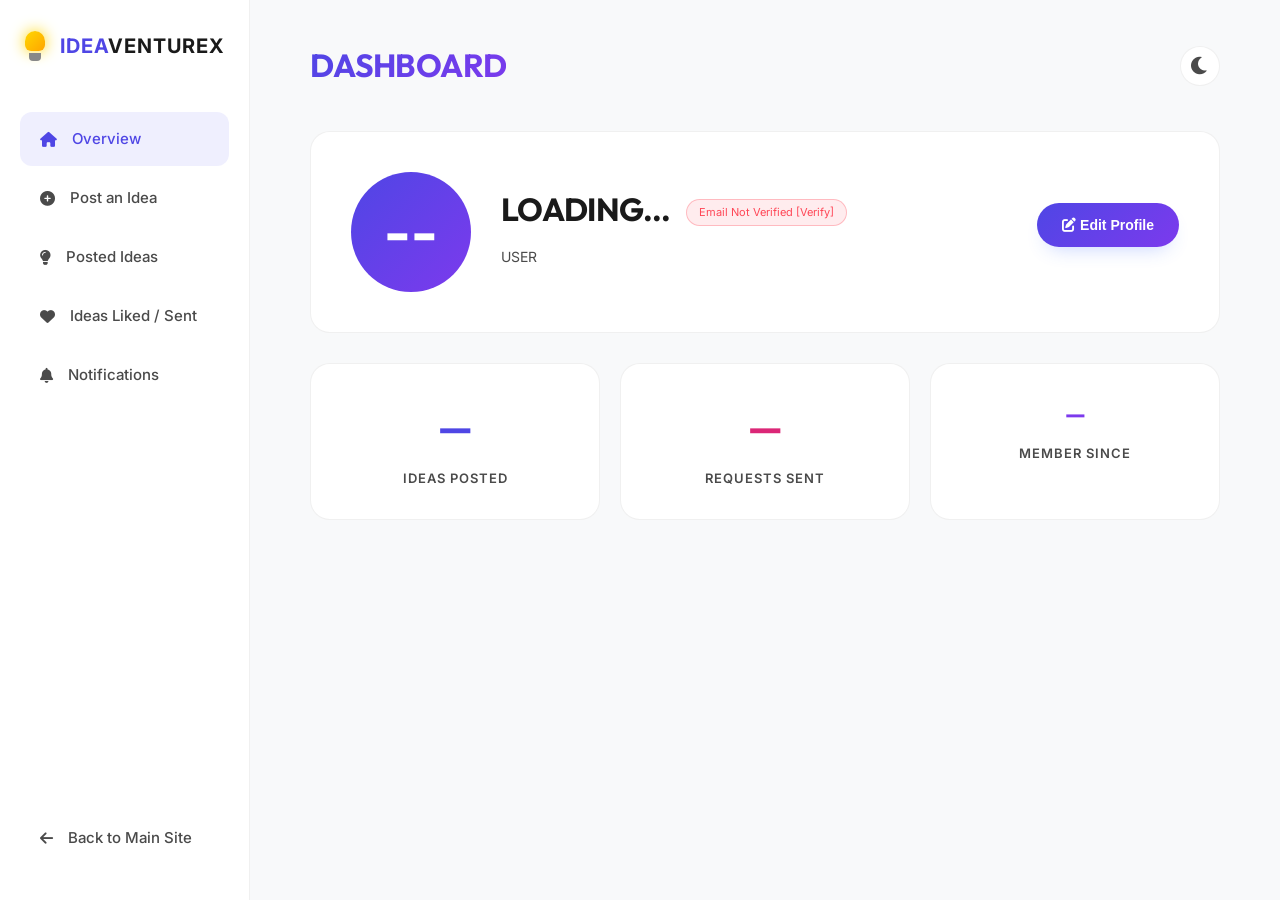
==== commit 18846c25: "email changes" ====
--- a/dashboard.html
+++ b/dashboard.html
@@ -132,16 +132,16 @@
             <div id="overview-tab" class="dash-view">
                 <div style="display: grid; grid-template-columns: repeat(auto-fit, minmax(200px, 1fr)); gap: 20px;">
                     <div class="stat-card-large" style="background: var(--card-bg); border-radius: 20px; padding: 30px; border: 1px solid var(--border-color); text-align: center; transition: 0.3s;" onmouseover="this.style.transform='translateY(-5px)'" onmouseout="this.style.transform='translateY(0)'">
-                        <h3 style="font-size: 40px; color: var(--gradient-1); margin-bottom: 10px;">2</h3>
+                        <h3 id="statIdeasPosted" style="font-size: 40px; color: var(--gradient-1); margin-bottom: 10px;">—</h3>
                         <p style="color: var(--text-secondary); font-size: 13px; font-weight: 600; letter-spacing: 1px;">IDEAS POSTED</p>
                     </div>
                     <div class="stat-card-large" style="background: var(--card-bg); border-radius: 20px; padding: 30px; border: 1px solid var(--border-color); text-align: center; transition: 0.3s;" onmouseover="this.style.transform='translateY(-5px)'" onmouseout="this.style.transform='translateY(0)'">
-                        <h3 style="font-size: 40px; color: var(--gradient-3); margin-bottom: 10px;">5</h3>
-                        <p style="color: var(--text-secondary); font-size: 13px; font-weight: 600; letter-spacing: 1px;">IDEAS LIKED (MATCHES)</p>
+                        <h3 id="statRequestsSent" style="font-size: 40px; color: var(--gradient-3); margin-bottom: 10px;">—</h3>
+                        <p style="color: var(--text-secondary); font-size: 13px; font-weight: 600; letter-spacing: 1px;">REQUESTS SENT</p>
                     </div>
                     <div class="stat-card-large" style="background: var(--card-bg); border-radius: 20px; padding: 30px; border: 1px solid var(--border-color); text-align: center; transition: 0.3s;" onmouseover="this.style.transform='translateY(-5px)'" onmouseout="this.style.transform='translateY(0)'">
-                        <h3 style="font-size: 40px; color: var(--gradient-2); margin-bottom: 10px;">12</h3>
-                        <p style="color: var(--text-secondary); font-size: 13px; font-weight: 600; letter-spacing: 1px;">PROFILE VIEWS</p>
+                        <h3 id="statMemberSince" style="font-size: 24px; color: var(--gradient-2); margin-bottom: 10px;">—</h3>
+                        <p style="color: var(--text-secondary); font-size: 13px; font-weight: 600; letter-spacing: 1px;">MEMBER SINCE</p>
                     </div>
                 </div>
             </div>
@@ -370,6 +370,24 @@
                         selectAvatar(p.avatar, false); // highlight selected
                     }
                 }
+
+                // Populate stats from real API data
+                document.getElementById('statIdeasPosted').textContent = d.data.ideas_posted ?? 0;
+
+                // Member since
+                if (d.data.profile && d.data.profile.created_at) {
+                    const dt = new Date(d.data.profile.created_at);
+                    document.getElementById('statMemberSince').textContent = dt.toLocaleDateString('en-IN', { month: 'short', year: 'numeric' });
+                } else {
+                    document.getElementById('statMemberSince').textContent = '2026';
+                }
+
+                // Requests sent count (real data from requests API)
+                fetch('api/requests.php?action=outgoing')
+                .then(r => r.json())
+                .then(rd => {
+                    document.getElementById('statRequestsSent').textContent = (rd.data || []).length;
+                }).catch(() => { document.getElementById('statRequestsSent').textContent = 0; });
                 
                 // Load notification count for badge
                 fetch('api/dashboard.php?action=notif_count').then(r=>r.json()).then(d=>{
@@ -514,17 +532,66 @@
         }
 
         function requestEmailVerification() {
-            showDashToast('Verification link sent via SendGrid API! (Stubbed for demo)');
-            // Wait visually then pseudo-verify
-            setTimeout(() => {
-                const b = document.getElementById('emailVerifyBadge');
-                b.innerText = 'Email Verified';
-                b.style.background = 'rgba(46, 213, 115, 0.1)';
-                b.style.color = '#2ed573';
-                b.style.borderColor = 'rgba(46, 213, 115, 0.3)';
-                b.onclick = null;
-                b.style.cursor = 'default';
-            }, 3000);
+            const badge = document.getElementById('emailVerifyBadge');
+            badge.textContent = 'Sending OTP...';
+            badge.style.cursor = 'default';
+
+            // Get user email from server
+            fetch('api/auth.php?action=check_session')
+            .then(r => r.json())
+            .then(s => {
+                if (!s.logged_in || !s.user) {
+                    badge.textContent = 'Email Not Verified [Verify]';
+                    badge.style.cursor = 'pointer';
+                    return;
+                }
+                const email = s.user.email;
+                const fd = new FormData();
+                fd.append('action', 'send_otp');
+                fd.append('email', email);
+                return fetch('api/auth.php', {method:'POST', body:fd})
+                .then(r => r.json())
+                .then(d => {
+                    if (d.status === 'success') {
+                        // Show inline OTP input
+                        badge.outerHTML = `
+                        <span style="display:inline-flex; gap:8px; align-items:center; flex-wrap:wrap;">
+                            <input type="text" id="verifyOtpInline" placeholder="Enter OTP" maxlength="6"
+                                style="padding:4px 10px; border-radius:8px; border:1px solid #6366f1; background:transparent; color:var(--text-primary); width:100px; font-size:12px;">
+                            <button onclick="submitVerifyOtp('${email}')" style="padding:4px 14px; background:linear-gradient(135deg,#6366f1,#ec4899); border:none; border-radius:8px; color:white; font-size:11px; cursor:pointer; font-weight:600;">VERIFY</button>
+                            <span style="font-size:11px; color:#2ed573;">OTP sent to ${email}</span>
+                        </span>`;
+                    } else {
+                        badge.textContent = 'Failed - Click to retry';
+                        badge.style.cursor = 'pointer';
+                    }
+                });
+            });
+        }
+
+        function submitVerifyOtp(email) {
+            const otp = document.getElementById('verifyOtpInline')?.value.trim();
+            if (!otp) return showDashToast('Please enter the OTP', 'error');
+
+            const fd = new FormData();
+            fd.append('action', 'verify_otp');
+            fd.append('email', email);
+            fd.append('otp', otp);
+
+            fetch('api/auth.php', {method:'POST', body:fd})
+            .then(r => r.json())
+            .then(d => {
+                if (d.status === 'success') {
+                    // Replace input with verified badge
+                    const wrapper = document.getElementById('verifyOtpInline')?.parentElement;
+                    if (wrapper) {
+                        wrapper.outerHTML = `<span id="emailVerifyBadge" style="font-size:11px; padding:4px 12px; border-radius:20px; background:rgba(46,213,115,0.1); color:#2ed573; border:1px solid rgba(46,213,115,0.3);">Email Verified ✓</span>`;
+                    }
+                    showDashToast('Email verified successfully! ✓');
+                } else {
+                    showDashToast(d.message || 'Invalid OTP', 'error');
+                }
+            });
         }
 
         // New Idea Flows
